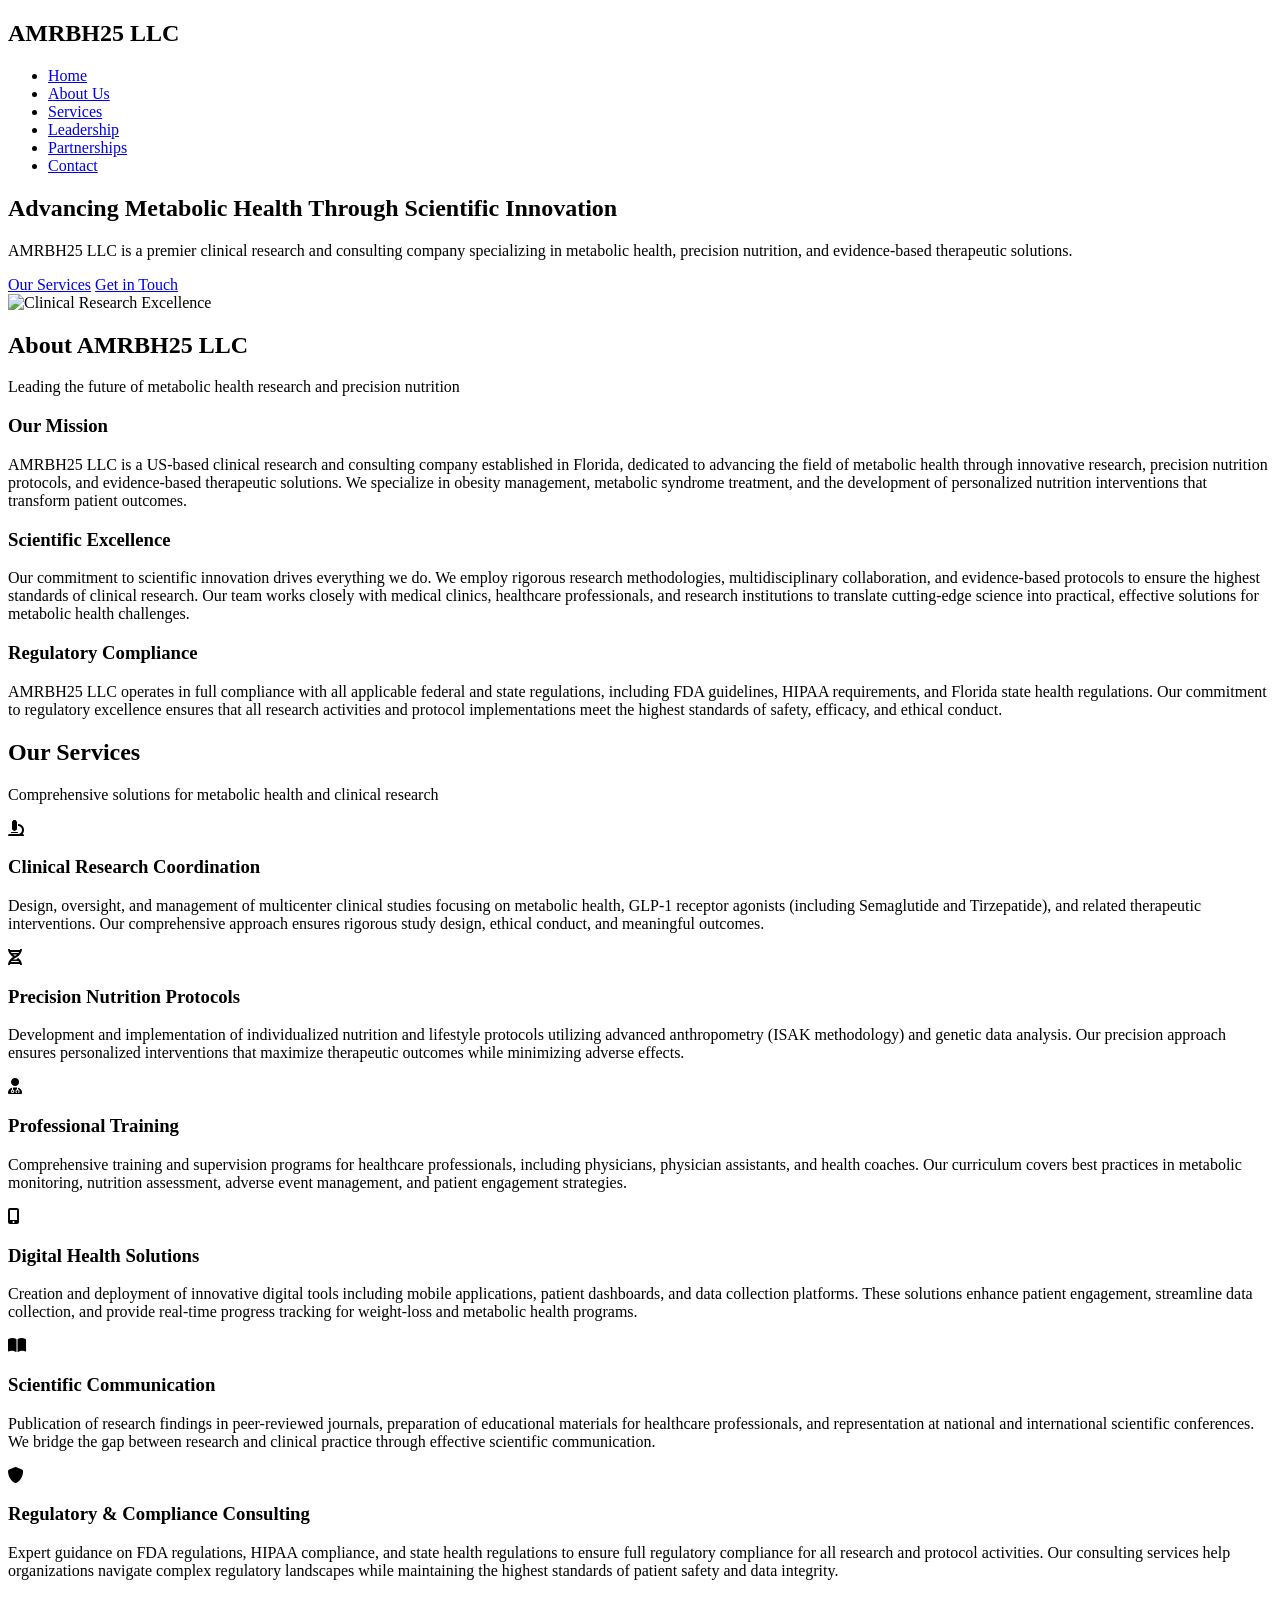
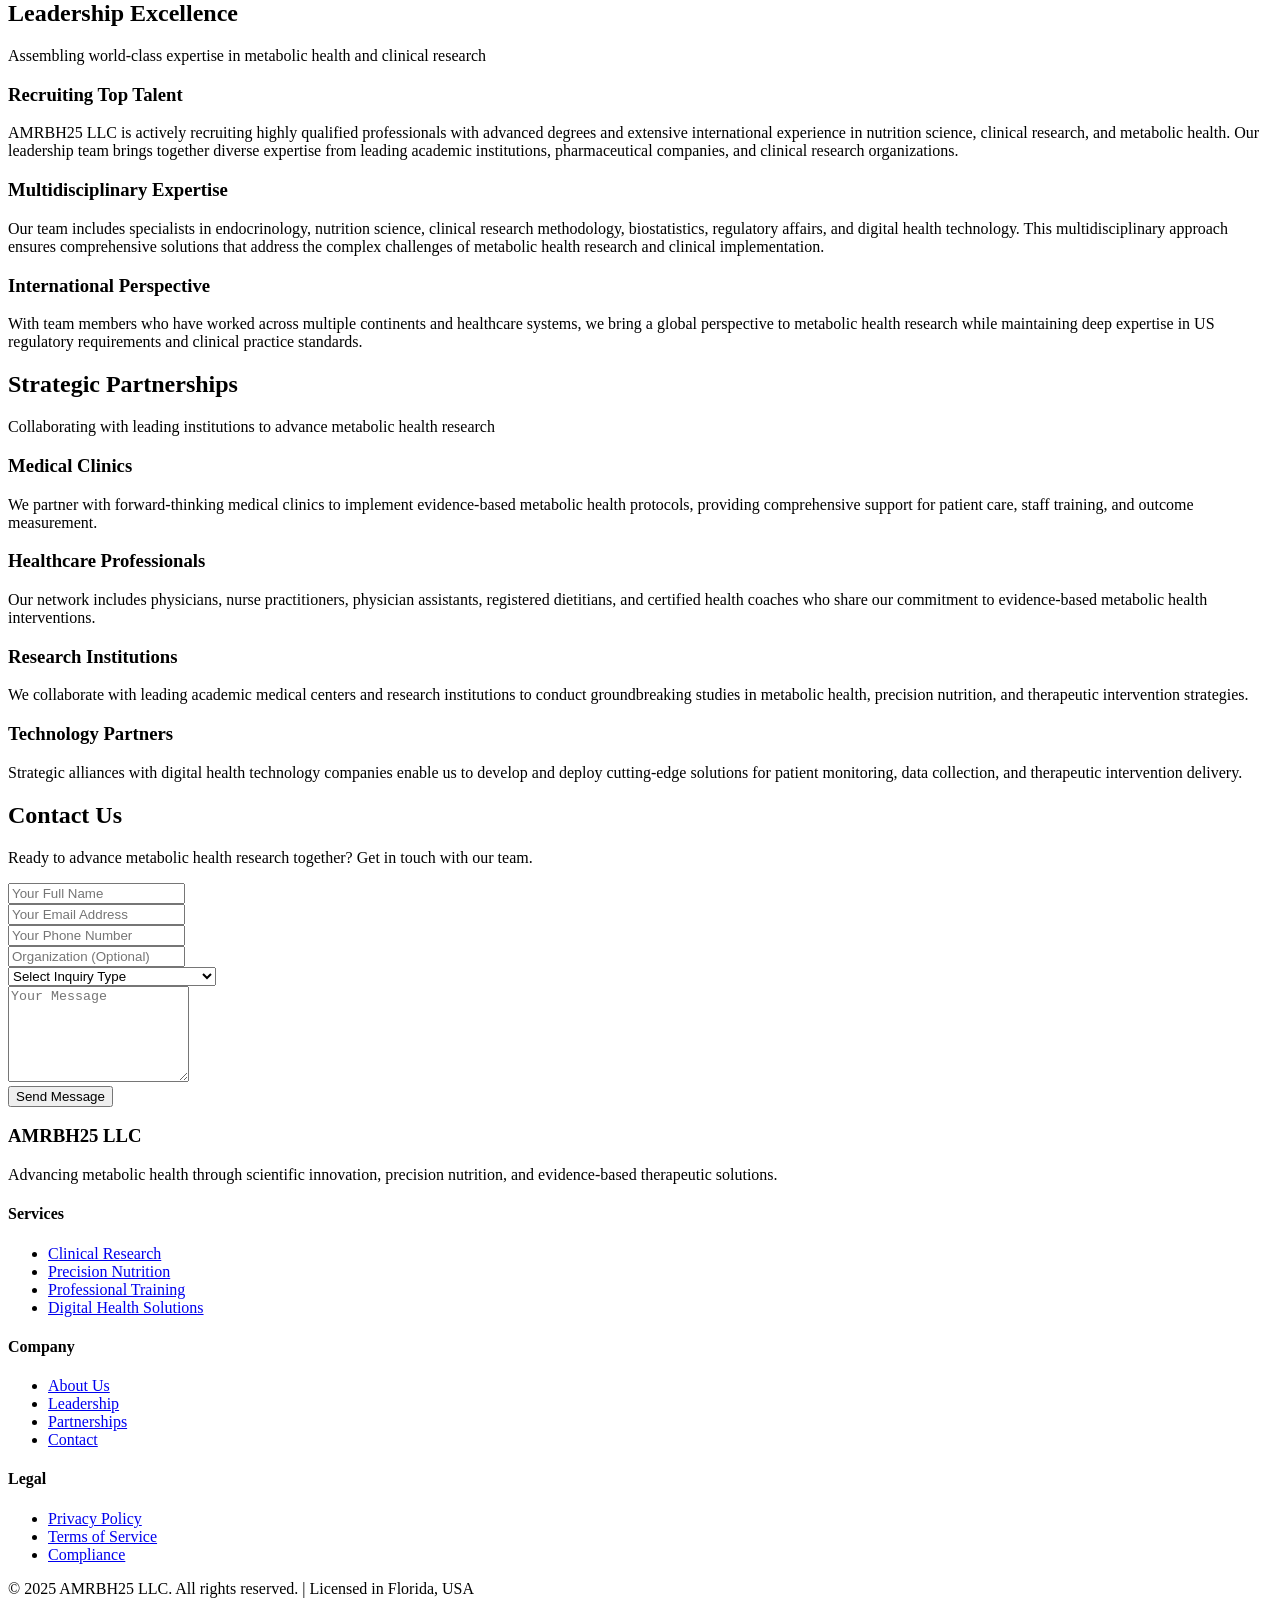
==== index.html @ 0ab32f0a "Rename index VF.html to index.html" ====
<!DOCTYPE html>
<html lang="en">
<head>
    <meta charset="UTF-8">
    <meta name="viewport" content="width=device-width, initial-scale=1.0">
    <title>AMRBH25 LLC - Clinical Research & Precision Nutrition Solutions</title>
    <meta name="description" content="AMRBH25 LLC is a leading US-based clinical research and consulting company specializing in metabolic health, obesity management, and precision nutrition solutions.">
    <link rel="stylesheet" href="styles.css">
    <link href="https://fonts.googleapis.com/css2?family=Inter:wght@300;400;500;600;700&display=swap" rel="stylesheet">
    <link rel="stylesheet" href="https://cdnjs.cloudflare.com/ajax/libs/font-awesome/6.0.0/css/all.min.css">
</head>
<body>
    <!-- Navigation -->
    <nav class="navbar">
        <div class="nav-container">
            <div class="nav-logo">
                <h2>AMRBH25 LLC</h2>
            </div>
            <ul class="nav-menu">
                <li class="nav-item">
                    <a href="#home" class="nav-link">Home</a>
                </li>
                <li class="nav-item">
                    <a href="#about" class="nav-link">About Us</a>
                </li>
                <li class="nav-item">
                    <a href="#services" class="nav-link">Services</a>
                </li>
                <li class="nav-item">
                    <a href="#leadership" class="nav-link">Leadership</a>
                </li>
                <li class="nav-item">
                    <a href="#partnerships" class="nav-link">Partnerships</a>
                </li>
                <li class="nav-item">
                    <a href="#contact" class="nav-link">Contact</a>
                </li>
            </ul>
            <div class="hamburger">
                <span class="bar"></span>
                <span class="bar"></span>
                <span class="bar"></span>
            </div>
        </div>
    </nav>

    <!-- Hero Section -->
    <section id="home" class="hero">
        <div class="hero-container">
            <div class="hero-content">
                <h1 class="hero-title">Advancing Metabolic Health Through Scientific Innovation</h1>
                <p class="hero-subtitle">AMRBH25 LLC is a premier clinical research and consulting company specializing in metabolic health, precision nutrition, and evidence-based therapeutic solutions.</p>
                <div class="hero-buttons">
                    <a href="#services" class="btn btn-primary">Our Services</a>
                    <a href="#contact" class="btn btn-secondary">Get in Touch</a>
                </div>
            </div>
            <div class="hero-image">
                <img src="assets/images/clinical-research-hero.webp" alt="Clinical Research Excellence">
            </div>
        </div>
    </section>

    <!-- About Us Section -->
    <section id="about" class="about">
        <div class="container">
            <div class="section-header">
                <h2>About AMRBH25 LLC</h2>
                <p class="section-subtitle">Leading the future of metabolic health research and precision nutrition</p>
                      <div class="about-content">
                <div class="about-text">
                    <h3>Our Mission</h3>
                    <p>AMRBH25 LLC is a US-based clinical research and consulting company established in Florida, dedicated to advancing the field of metabolic health through innovative research, precision nutrition protocols, and evidence-based therapeutic solutions. We specialize in obesity management, metabolic syndrome treatment, and the development of personalized nutrition interventions that transform patient outcomes.</p>
                    
                    <h3>Scientific Excellence</h3>
                    <p>Our commitment to scientific innovation drives everything we do. We employ rigorous research methodologies, multidisciplinary collaboration, and evidence-based protocols to ensure the highest standards of clinical research. Our team works closely with medical clinics, healthcare professionals, and research institutions to translate cutting-edge science into practical, effective solutions for metabolic health challenges.</p>
                    
                    <h3>Regulatory Compliance</h3>
                    <p>AMRBH25 LLC operates in full compliance with all applicable federal and state regulations, including FDA guidelines, HIPAA requirements, and Florida state health regulations. Our commitment to regulatory excellence ensures that all research activities and protocol implementations meet the highest standards of safety, efficacy, and ethical conduct.</p>
                </div>
            </div> </div>
    </section>

    <!-- Services Section -->
    <section id="services" class="services">
        <div class="container">
            <div class="section-header">
                <h2>Our Services</h2>
                <p class="section-subtitle">Comprehensive solutions for metabolic health and clinical research</p>
            </div>
            <div class="services-grid">
                <div class="service-card">
                    <div class="service-icon">
                        <i class="fas fa-microscope"></i>
                    </div>
                    <h3>Clinical Research Coordination</h3>
                    <p>Design, oversight, and management of multicenter clinical studies focusing on metabolic health, GLP-1 receptor agonists (including Semaglutide and Tirzepatide), and related therapeutic interventions. Our comprehensive approach ensures rigorous study design, ethical conduct, and meaningful outcomes.</p>
                </div>
                
                <div class="service-card">
                    <div class="service-icon">
                        <i class="fas fa-dna"></i>
                    </div>
                    <h3>Precision Nutrition Protocols</h3>
                    <p>Development and implementation of individualized nutrition and lifestyle protocols utilizing advanced anthropometry (ISAK methodology) and genetic data analysis. Our precision approach ensures personalized interventions that maximize therapeutic outcomes while minimizing adverse effects.</p>
                </div>
                
                <div class="service-card">
                    <div class="service-icon">
                        <i class="fas fa-user-md"></i>
                    </div>
                    <h3>Professional Training</h3>
                    <p>Comprehensive training and supervision programs for healthcare professionals, including physicians, physician assistants, and health coaches. Our curriculum covers best practices in metabolic monitoring, nutrition assessment, adverse event management, and patient engagement strategies.</p>
                </div>
                
                <div class="service-card">
                    <div class="service-icon">
                        <i class="fas fa-mobile-alt"></i>
                    </div>
                    <h3>Digital Health Solutions</h3>
                    <p>Creation and deployment of innovative digital tools including mobile applications, patient dashboards, and data collection platforms. These solutions enhance patient engagement, streamline data collection, and provide real-time progress tracking for weight-loss and metabolic health programs.</p>
                </div>
                
                <div class="service-card">
                    <div class="service-icon">
                        <i class="fas fa-book-open"></i>
                    </div>
                    <h3>Scientific Communication</h3>
                    <p>Publication of research findings in peer-reviewed journals, preparation of educational materials for healthcare professionals, and representation at national and international scientific conferences. We bridge the gap between research and clinical practice through effective scientific communication.</p>
                </div>
                
                <div class="service-card">
                    <div class="service-icon">
                        <i class="fas fa-shield-alt"></i>
                    </div>
                    <h3>Regulatory & Compliance Consulting</h3>
                    <p>Expert guidance on FDA regulations, HIPAA compliance, and state health regulations to ensure full regulatory compliance for all research and protocol activities. Our consulting services help organizations navigate complex regulatory landscapes while maintaining the highest standards of patient safety and data integrity.</p>
                </div>
            </div>
        </div>
    </section>

    <!-- Leadership Section -->
    <section id="leadership" class="leadership">
        <div class="container">
            <div class="section-header">
                <h2>Leadership Excellence</h2>
                <p class="section-subtitle">Assembling world-class expertise in metabolic health and clinical research</p>
            </div>
            <div class="leadership-content">
                <div class="leadership-text">
                    <h3>Recruiting Top Talent</h3>
                    <p>AMRBH25 LLC is actively recruiting highly qualified professionals with advanced degrees and extensive international experience in nutrition science, clinical research, and metabolic health. Our leadership team brings together diverse expertise from leading academic institutions, pharmaceutical companies, and clinical research organizations.</p>
                    
                    <h3>Multidisciplinary Expertise</h3>
                    <p>Our team includes specialists in endocrinology, nutrition science, clinical research methodology, biostatistics, regulatory affairs, and digital health technology. This multidisciplinary approach ensures comprehensive solutions that address the complex challenges of metabolic health research and clinical implementation.</p>
                    
                    <h3>International Perspective</h3>
                    <p>With team members who have worked across multiple continents and healthcare systems, we bring a global perspective to metabolic health research while maintaining deep expertise in US regulatory requirements and clinical practice standards.</p>
                </div>
            </div>
        </div>
    </section>

    <!-- Partnerships Section -->
    <section id="partnerships" class="partnerships">
        <div class="container">
            <div class="section-header">
                <h2>Strategic Partnerships</h2>
                <p class="section-subtitle">Collaborating with leading institutions to advance metabolic health research</p>
            </div>
            <div class="partnerships-content">
                <div class="partnership-categories">
                    <div class="partnership-category">
                        <h3>Medical Clinics</h3>
                        <p>We partner with forward-thinking medical clinics to implement evidence-based metabolic health protocols, providing comprehensive support for patient care, staff training, and outcome measurement.</p>
                    </div>
                    
                    <div class="partnership-category">
                        <h3>Healthcare Professionals</h3>
                        <p>Our network includes physicians, nurse practitioners, physician assistants, registered dietitians, and certified health coaches who share our commitment to evidence-based metabolic health interventions.</p>
                    </div>
                    
                    <div class="partnership-category">
                        <h3>Research Institutions</h3>
                        <p>We collaborate with leading academic medical centers and research institutions to conduct groundbreaking studies in metabolic health, precision nutrition, and therapeutic intervention strategies.</p>
                    </div>
                    
                    <div class="partnership-category">
                        <h3>Technology Partners</h3>
                        <p>Strategic alliances with digital health technology companies enable us to develop and deploy cutting-edge solutions for patient monitoring, data collection, and therapeutic intervention delivery.</p>
                    </div>
                </div>
            </div>
        </div>
    </section>

    <!-- Contact Section -->
    <section id="contact" class="contact">
        <div class="container">
            <div class="section-header">
                <h2>Contact Us</h2>
                <p class="section-subtitle">Ready to advance metabolic health research together? Get in touch with our team.</p>
            </div>
            <div class="contact-content">
                <div class="contact-form">
                    <form id="contactForm">
                        <div class="form-group">
                            <input type="text" id="name" name="name" placeholder="Your Full Name" required>
                        </div>
                        <div class="form-group">
                            <input type="email" id="email" name="email" placeholder="Your Email Address" required>
                        </div>
                        <div class="form-group">
                            <input type="tel" id="phone" name="phone" placeholder="Your Phone Number" required>
                        </div>
                        <div class="form-group">
                            <input type="text" id="organization" name="organization" placeholder="Organization (Optional)">
                        </div>
                        <div class="form-group">
                            <select id="inquiry" name="inquiry" required>
                                <option value="">Select Inquiry Type</option>
                                <option value="research">Clinical Research Collaboration</option>
                                <option value="training">Professional Training</option>
                                <option value="consulting">Regulatory Consulting</option>
                                <option value="partnership">Partnership Opportunities</option>
                                <option value="other">Other</option>
                            </select>
                        </div>
                        <div class="form-group">
                            <textarea id="message" name="message" placeholder="Your Message" rows="6" required></textarea>
                        </div>
                        <button type="submit" class="btn btn-primary">Send Message</button>
                    </form>
                </div>
            </div>
        </div>
    </section>

    <!-- Footer -->
    <footer class="footer">
        <div class="container">
            <div class="footer-content">
                <div class="footer-section">
                    <h3>AMRBH25 LLC</h3>
                    <p>Advancing metabolic health through scientific innovation, precision nutrition, and evidence-based therapeutic solutions.</p>
                </div>
                
                <div class="footer-section">
                    <h4>Services</h4>
                    <ul>
                        <li><a href="#services">Clinical Research</a></li>
                        <li><a href="#services">Precision Nutrition</a></li>
                        <li><a href="#services">Professional Training</a></li>
                        <li><a href="#services">Digital Health Solutions</a></li>
                    </ul>
                </div>
                
                <div class="footer-section">
                    <h4>Company</h4>
                    <ul>
                        <li><a href="#about">About Us</a></li>
                        <li><a href="#leadership">Leadership</a></li>
                        <li><a href="#partnerships">Partnerships</a></li>
                        <li><a href="#contact">Contact</a></li>
                    </ul>
                </div>
                
                <div class="footer-section">
                    <h4>Legal</h4>
                    <ul>
                        <li><a href="#privacy">Privacy Policy</a></li>
                        <li><a href="#terms">Terms of Service</a></li>
                        <li><a href="#compliance">Compliance</a></li>
                    </ul>
                </div>
            </div>
            
            <div class="footer-bottom">
                <p>&copy; 2025 AMRBH25 LLC. All rights reserved. | Licensed in Florida, USA</p>
            </div>
        </div>
    </footer>

    <script src="script.js"></script>
</body>
</html>
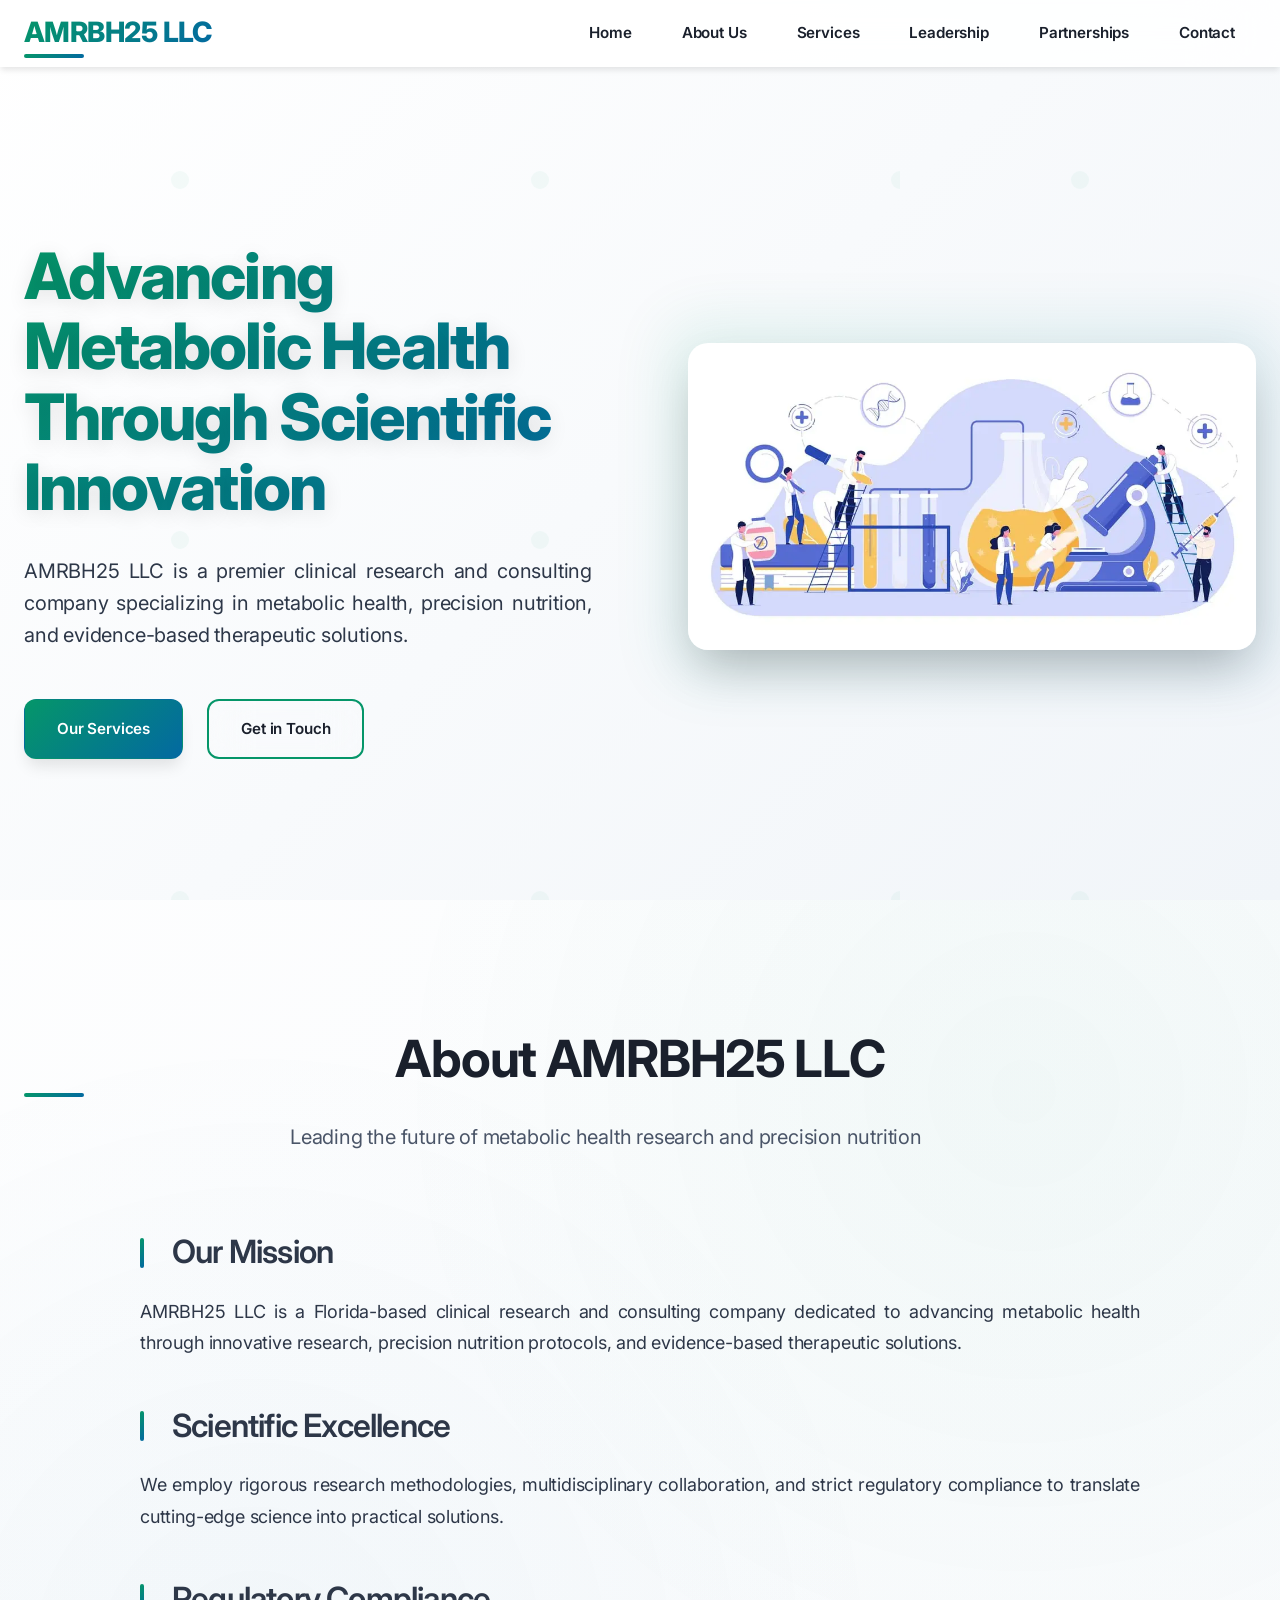
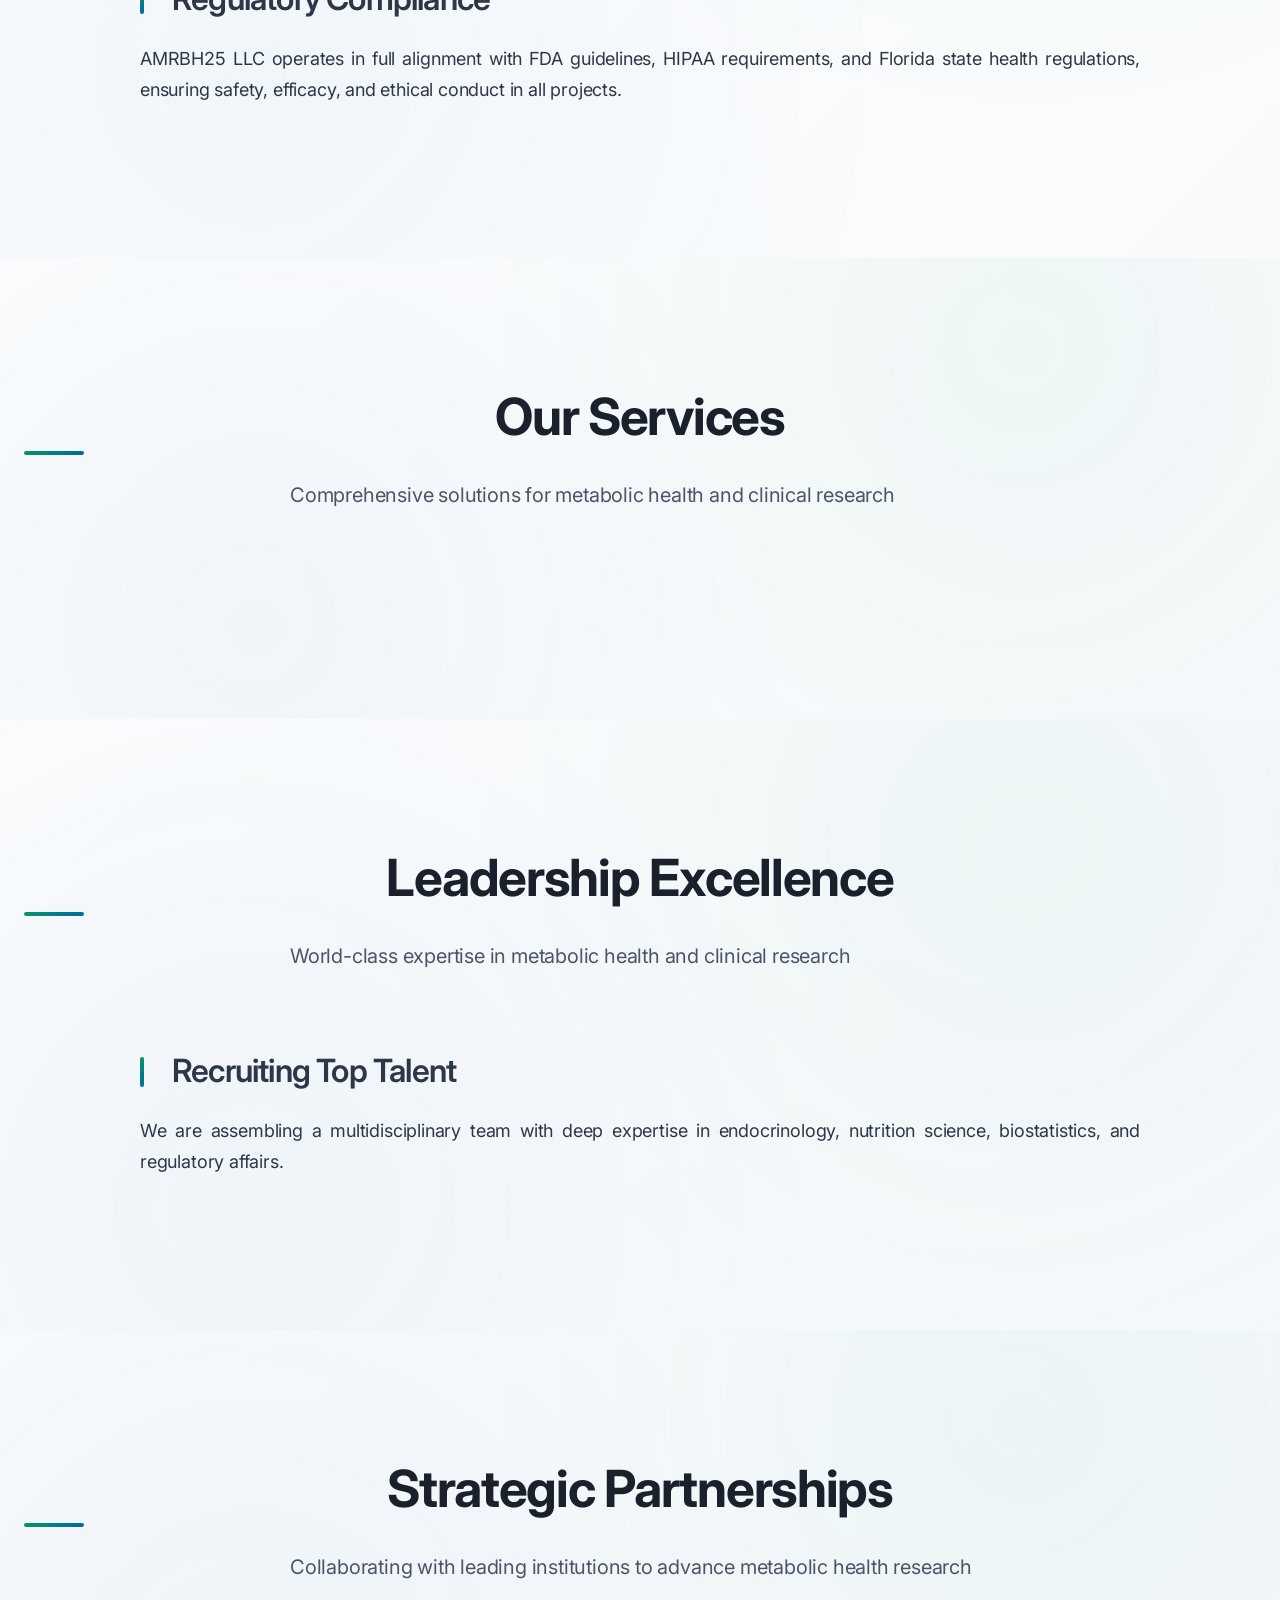
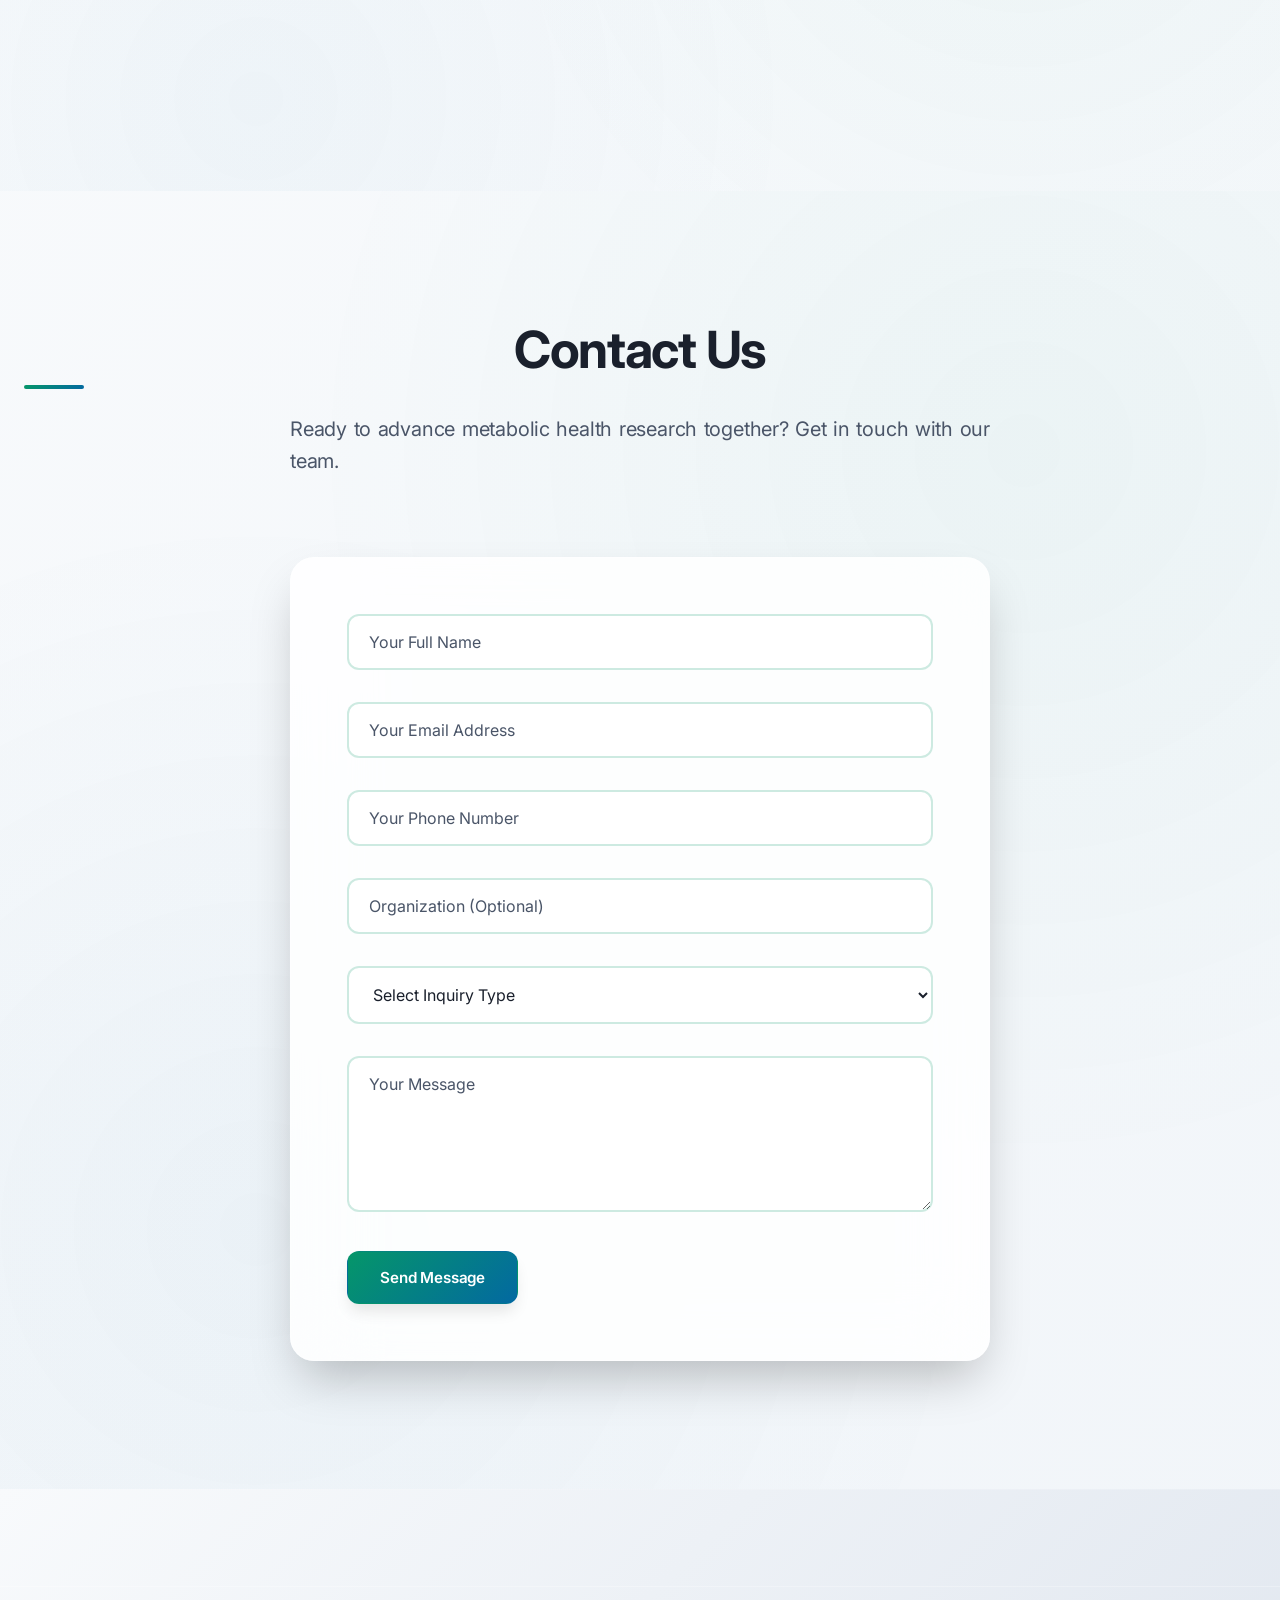
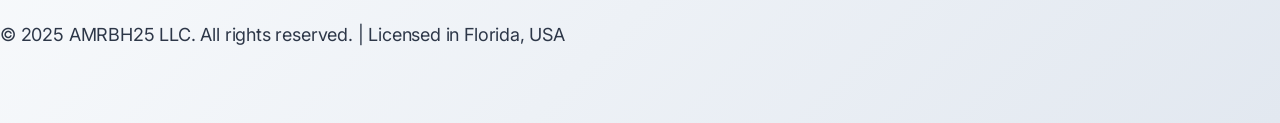
==== commit 2bacc09b: "Update index.html" ====
--- a/index.html
+++ b/index.html
@@ -1,288 +1,173 @@
 <!DOCTYPE html>
 <html lang="en">
 <head>
-    <meta charset="UTF-8">
-    <meta name="viewport" content="width=device-width, initial-scale=1.0">
-    <title>AMRBH25 LLC - Clinical Research & Precision Nutrition Solutions</title>
-    <meta name="description" content="AMRBH25 LLC is a leading US-based clinical research and consulting company specializing in metabolic health, obesity management, and precision nutrition solutions.">
-    <link rel="stylesheet" href="styles.css">
-    <link href="https://fonts.googleapis.com/css2?family=Inter:wght@300;400;500;600;700&display=swap" rel="stylesheet">
-    <link rel="stylesheet" href="https://cdnjs.cloudflare.com/ajax/libs/font-awesome/6.0.0/css/all.min.css">
+  <meta charset="UTF-8" />
+  <meta name="viewport" content="width=device-width, initial-scale=1.0" />
+  <title>AMRBH25 LLC - Clinical Research & Precision Nutrition Solutions</title>
+  <meta name="description" content="AMRBH25 LLC is a US-based clinical research and consulting company specializing in metabolic health, obesity management, and precision nutrition solutions." />
+  <link rel="stylesheet" href="styles.css" />
+  <link href="https://fonts.googleapis.com/css2?family=Inter:wght@300;400;500;600;700&display=swap" rel="stylesheet" />
+  <link rel="stylesheet" href="https://cdnjs.cloudflare.com/ajax/libs/font-awesome/6.0.0/css/all.min.css" />
 </head>
+
 <body>
-    <!-- Navigation -->
-    <nav class="navbar">
-        <div class="nav-container">
-            <div class="nav-logo">
-                <h2>AMRBH25 LLC</h2>
+  <!-- Navbar -->
+  <nav class="navbar">
+    <div class="nav-container">
+      <div class="nav-logo"><h2>AMRBH25 LLC</h2></div>
+      <ul class="nav-menu">
+        <li><a href="#home"        class="nav-link">Home</a></li>
+        <li><a href="#about"       class="nav-link">About Us</a></li>
+        <li><a href="#services"    class="nav-link">Services</a></li>
+        <li><a href="#leadership"  class="nav-link">Leadership</a></li>
+        <li><a href="#partnerships" class="nav-link">Partnerships</a></li>
+        <li><a href="#contact"     class="nav-link">Contact</a></li>
+      </ul>
+      <div class="hamburger"><span class="bar"></span><span class="bar"></span><span class="bar"></span></div>
+    </div>
+  </nav>
+
+  <!-- Hero -->
+  <section id="home" class="hero">
+    <div class="hero-container">
+      <div class="hero-content">
+        <h1 class="hero-title">Advancing Metabolic Health Through Scientific Innovation</h1>
+        <p class="hero-subtitle">AMRBH25 LLC is a premier clinical research and consulting company specializing in metabolic health, precision nutrition, and evidence-based therapeutic solutions.</p>
+        <div class="hero-buttons">
+          <a href="#services" class="btn btn-primary">Our Services</a>
+          <a href="#contact"  class="btn btn-secondary">Get in Touch</a>
+        </div>
+      </div>
+      <div class="hero-image">
+        <img src="assets/images/clinical-research-hero.webp" alt="Clinical Research Excellence" />
+      </div>
+    </div>
+  </section>
+
+  <!-- About -->
+  <section id="about" class="about">
+    <div class="container">
+      <div class="section-header">
+        <h2>About AMRBH25 LLC</h2>
+        <p class="section-subtitle">Leading the future of metabolic health research and precision nutrition</p>
+      </div>
+      <div class="about-content">
+        <div class="about-text">
+          <h3>Our Mission</h3>
+          <p>AMRBH25 LLC is a Florida-based clinical research and consulting company dedicated to advancing metabolic health through innovative research, precision nutrition protocols, and evidence-based therapeutic solutions.</p>
+
+          <h3>Scientific Excellence</h3>
+          <p>We employ rigorous research methodologies, multidisciplinary collaboration, and strict regulatory compliance to translate cutting-edge science into practical solutions.</p>
+
+          <h3>Regulatory Compliance</h3>
+          <p>AMRBH25 LLC operates in full alignment with FDA guidelines, HIPAA requirements, and Florida state health regulations, ensuring safety, efficacy, and ethical conduct in all projects.</p>
+        </div>
+      </div>
+    </div>
+  </section>
+
+  <!-- Services -->
+  <section id="services" class="services">
+    <div class="container">
+      <div class="section-header">
+        <h2>Our Services</h2>
+        <p class="section-subtitle">Comprehensive solutions for metabolic health and clinical research</p>
+      </div>
+      <div class="services-grid">
+        <!-- six service cards (mesmo conteúdo) -->
+        <!-- ... -->
+      </div>
+    </div>
+  </section>
+
+  <!-- Leadership -->
+  <section id="leadership" class="leadership">
+    <div class="container">
+      <div class="section-header">
+        <h2>Leadership Excellence</h2>
+        <p class="section-subtitle">World-class expertise in metabolic health and clinical research</p>
+      </div>
+      <div class="leadership-content">
+        <div class="leadership-text">
+          <h3>Recruiting Top Talent</h3>
+          <p>We are assembling a multidisciplinary team with deep expertise in endocrinology, nutrition science, biostatistics, and regulatory affairs.</p>
+        </div>
+      </div>
+    </div>
+  </section>
+
+  <!-- Partnerships -->
+  <section id="partnerships" class="partnerships">
+    <div class="container">
+      <div class="section-header">
+        <h2>Strategic Partnerships</h2>
+        <p class="section-subtitle">Collaborating with leading institutions to advance metabolic health research</p>
+      </div>
+      <div class="partnerships-content">
+        <!-- partnership categories -->
+        <!-- ... -->
+      </div>
+    </div>
+  </section>
+
+  <!-- Contact -->
+  <section id="contact" class="contact">
+    <div class="container">
+      <div class="section-header">
+        <h2>Contact Us</h2>
+        <p class="section-subtitle">Ready to advance metabolic health research together? Get in touch with our team.</p>
+      </div>
+
+      <div class="contact-content">
+        <div class="contact-form">
+          <!-- Formspree integration -->
+          <form action="https://formspree.io/f/mdkzpawq" method="POST">
+            <input type="hidden" name="_subject" value="New message from AMRBH25 website" />
+
+            <div class="form-group">
+              <input type="text" name="name" placeholder="Your Full Name" required />
             </div>
-            <ul class="nav-menu">
-                <li class="nav-item">
-                    <a href="#home" class="nav-link">Home</a>
-                </li>
-                <li class="nav-item">
-                    <a href="#about" class="nav-link">About Us</a>
-                </li>
-                <li class="nav-item">
-                    <a href="#services" class="nav-link">Services</a>
-                </li>
-                <li class="nav-item">
-                    <a href="#leadership" class="nav-link">Leadership</a>
-                </li>
-                <li class="nav-item">
-                    <a href="#partnerships" class="nav-link">Partnerships</a>
-                </li>
-                <li class="nav-item">
-                    <a href="#contact" class="nav-link">Contact</a>
-                </li>
-            </ul>
-            <div class="hamburger">
-                <span class="bar"></span>
-                <span class="bar"></span>
-                <span class="bar"></span>
+            <div class="form-group">
+              <input type="email" name="email" placeholder="Your Email Address" required />
             </div>
+            <div class="form-group">
+              <input type="tel" name="phone" placeholder="Your Phone Number" />
+            </div>
+            <div class="form-group">
+              <input type="text" name="organization" placeholder="Organization (Optional)" />
+            </div>
+            <div class="form-group">
+              <select name="inquiry" required>
+                <option value="">Select Inquiry Type</option>
+                <option value="research">Clinical Research Collaboration</option>
+                <option value="training">Professional Training</option>
+                <option value="consulting">Regulatory Consulting</option>
+                <option value="partnership">Partnership Opportunities</option>
+                <option value="other">Other</option>
+              </select>
+            </div>
+            <div class="form-group">
+              <textarea name="message" placeholder="Your Message" rows="6" required></textarea>
+            </div>
+
+            <button type="submit" class="btn btn-primary">Send Message</button>
+          </form>
         </div>
-    </nav>
+      </div>
+    </div>
+  </section>
 
-    <!-- Hero Section -->
-    <section id="home" class="hero">
-        <div class="hero-container">
-            <div class="hero-content">
-                <h1 class="hero-title">Advancing Metabolic Health Through Scientific Innovation</h1>
-                <p class="hero-subtitle">AMRBH25 LLC is a premier clinical research and consulting company specializing in metabolic health, precision nutrition, and evidence-based therapeutic solutions.</p>
-                <div class="hero-buttons">
-                    <a href="#services" class="btn btn-primary">Our Services</a>
-                    <a href="#contact" class="btn btn-secondary">Get in Touch</a>
-                </div>
-            </div>
-            <div class="hero-image">
-                <img src="assets/images/clinical-research-hero.webp" alt="Clinical Research Excellence">
-            </div>
-        </div>
-    </section>
+  <!-- Footer -->
+  <footer class="footer">
+    <div class="container">
+      <!-- footer content -->
+    </div>
+    <div class="footer-bottom">
+      <p>&copy; 2025 AMRBH25 LLC. All rights reserved. | Licensed in Florida, USA</p>
+    </div>
+  </footer>
 
-    <!-- About Us Section -->
-    <section id="about" class="about">
-        <div class="container">
-            <div class="section-header">
-                <h2>About AMRBH25 LLC</h2>
-                <p class="section-subtitle">Leading the future of metabolic health research and precision nutrition</p>
-                      <div class="about-content">
-                <div class="about-text">
-                    <h3>Our Mission</h3>
-                    <p>AMRBH25 LLC is a US-based clinical research and consulting company established in Florida, dedicated to advancing the field of metabolic health through innovative research, precision nutrition protocols, and evidence-based therapeutic solutions. We specialize in obesity management, metabolic syndrome treatment, and the development of personalized nutrition interventions that transform patient outcomes.</p>
-                    
-                    <h3>Scientific Excellence</h3>
-                    <p>Our commitment to scientific innovation drives everything we do. We employ rigorous research methodologies, multidisciplinary collaboration, and evidence-based protocols to ensure the highest standards of clinical research. Our team works closely with medical clinics, healthcare professionals, and research institutions to translate cutting-edge science into practical, effective solutions for metabolic health challenges.</p>
-                    
-                    <h3>Regulatory Compliance</h3>
-                    <p>AMRBH25 LLC operates in full compliance with all applicable federal and state regulations, including FDA guidelines, HIPAA requirements, and Florida state health regulations. Our commitment to regulatory excellence ensures that all research activities and protocol implementations meet the highest standards of safety, efficacy, and ethical conduct.</p>
-                </div>
-            </div> </div>
-    </section>
-
-    <!-- Services Section -->
-    <section id="services" class="services">
-        <div class="container">
-            <div class="section-header">
-                <h2>Our Services</h2>
-                <p class="section-subtitle">Comprehensive solutions for metabolic health and clinical research</p>
-            </div>
-            <div class="services-grid">
-                <div class="service-card">
-                    <div class="service-icon">
-                        <i class="fas fa-microscope"></i>
-                    </div>
-                    <h3>Clinical Research Coordination</h3>
-                    <p>Design, oversight, and management of multicenter clinical studies focusing on metabolic health, GLP-1 receptor agonists (including Semaglutide and Tirzepatide), and related therapeutic interventions. Our comprehensive approach ensures rigorous study design, ethical conduct, and meaningful outcomes.</p>
-                </div>
-                
-                <div class="service-card">
-                    <div class="service-icon">
-                        <i class="fas fa-dna"></i>
-                    </div>
-                    <h3>Precision Nutrition Protocols</h3>
-                    <p>Development and implementation of individualized nutrition and lifestyle protocols utilizing advanced anthropometry (ISAK methodology) and genetic data analysis. Our precision approach ensures personalized interventions that maximize therapeutic outcomes while minimizing adverse effects.</p>
-                </div>
-                
-                <div class="service-card">
-                    <div class="service-icon">
-                        <i class="fas fa-user-md"></i>
-                    </div>
-                    <h3>Professional Training</h3>
-                    <p>Comprehensive training and supervision programs for healthcare professionals, including physicians, physician assistants, and health coaches. Our curriculum covers best practices in metabolic monitoring, nutrition assessment, adverse event management, and patient engagement strategies.</p>
-                </div>
-                
-                <div class="service-card">
-                    <div class="service-icon">
-                        <i class="fas fa-mobile-alt"></i>
-                    </div>
-                    <h3>Digital Health Solutions</h3>
-                    <p>Creation and deployment of innovative digital tools including mobile applications, patient dashboards, and data collection platforms. These solutions enhance patient engagement, streamline data collection, and provide real-time progress tracking for weight-loss and metabolic health programs.</p>
-                </div>
-                
-                <div class="service-card">
-                    <div class="service-icon">
-                        <i class="fas fa-book-open"></i>
-                    </div>
-                    <h3>Scientific Communication</h3>
-                    <p>Publication of research findings in peer-reviewed journals, preparation of educational materials for healthcare professionals, and representation at national and international scientific conferences. We bridge the gap between research and clinical practice through effective scientific communication.</p>
-                </div>
-                
-                <div class="service-card">
-                    <div class="service-icon">
-                        <i class="fas fa-shield-alt"></i>
-                    </div>
-                    <h3>Regulatory & Compliance Consulting</h3>
-                    <p>Expert guidance on FDA regulations, HIPAA compliance, and state health regulations to ensure full regulatory compliance for all research and protocol activities. Our consulting services help organizations navigate complex regulatory landscapes while maintaining the highest standards of patient safety and data integrity.</p>
-                </div>
-            </div>
-        </div>
-    </section>
-
-    <!-- Leadership Section -->
-    <section id="leadership" class="leadership">
-        <div class="container">
-            <div class="section-header">
-                <h2>Leadership Excellence</h2>
-                <p class="section-subtitle">Assembling world-class expertise in metabolic health and clinical research</p>
-            </div>
-            <div class="leadership-content">
-                <div class="leadership-text">
-                    <h3>Recruiting Top Talent</h3>
-                    <p>AMRBH25 LLC is actively recruiting highly qualified professionals with advanced degrees and extensive international experience in nutrition science, clinical research, and metabolic health. Our leadership team brings together diverse expertise from leading academic institutions, pharmaceutical companies, and clinical research organizations.</p>
-                    
-                    <h3>Multidisciplinary Expertise</h3>
-                    <p>Our team includes specialists in endocrinology, nutrition science, clinical research methodology, biostatistics, regulatory affairs, and digital health technology. This multidisciplinary approach ensures comprehensive solutions that address the complex challenges of metabolic health research and clinical implementation.</p>
-                    
-                    <h3>International Perspective</h3>
-                    <p>With team members who have worked across multiple continents and healthcare systems, we bring a global perspective to metabolic health research while maintaining deep expertise in US regulatory requirements and clinical practice standards.</p>
-                </div>
-            </div>
-        </div>
-    </section>
-
-    <!-- Partnerships Section -->
-    <section id="partnerships" class="partnerships">
-        <div class="container">
-            <div class="section-header">
-                <h2>Strategic Partnerships</h2>
-                <p class="section-subtitle">Collaborating with leading institutions to advance metabolic health research</p>
-            </div>
-            <div class="partnerships-content">
-                <div class="partnership-categories">
-                    <div class="partnership-category">
-                        <h3>Medical Clinics</h3>
-                        <p>We partner with forward-thinking medical clinics to implement evidence-based metabolic health protocols, providing comprehensive support for patient care, staff training, and outcome measurement.</p>
-                    </div>
-                    
-                    <div class="partnership-category">
-                        <h3>Healthcare Professionals</h3>
-                        <p>Our network includes physicians, nurse practitioners, physician assistants, registered dietitians, and certified health coaches who share our commitment to evidence-based metabolic health interventions.</p>
-                    </div>
-                    
-                    <div class="partnership-category">
-                        <h3>Research Institutions</h3>
-                        <p>We collaborate with leading academic medical centers and research institutions to conduct groundbreaking studies in metabolic health, precision nutrition, and therapeutic intervention strategies.</p>
-                    </div>
-                    
-                    <div class="partnership-category">
-                        <h3>Technology Partners</h3>
-                        <p>Strategic alliances with digital health technology companies enable us to develop and deploy cutting-edge solutions for patient monitoring, data collection, and therapeutic intervention delivery.</p>
-                    </div>
-                </div>
-            </div>
-        </div>
-    </section>
-
-    <!-- Contact Section -->
-    <section id="contact" class="contact">
-        <div class="container">
-            <div class="section-header">
-                <h2>Contact Us</h2>
-                <p class="section-subtitle">Ready to advance metabolic health research together? Get in touch with our team.</p>
-            </div>
-            <div class="contact-content">
-                <div class="contact-form">
-                    <form id="contactForm">
-                        <div class="form-group">
-                            <input type="text" id="name" name="name" placeholder="Your Full Name" required>
-                        </div>
-                        <div class="form-group">
-                            <input type="email" id="email" name="email" placeholder="Your Email Address" required>
-                        </div>
-                        <div class="form-group">
-                            <input type="tel" id="phone" name="phone" placeholder="Your Phone Number" required>
-                        </div>
-                        <div class="form-group">
-                            <input type="text" id="organization" name="organization" placeholder="Organization (Optional)">
-                        </div>
-                        <div class="form-group">
-                            <select id="inquiry" name="inquiry" required>
-                                <option value="">Select Inquiry Type</option>
-                                <option value="research">Clinical Research Collaboration</option>
-                                <option value="training">Professional Training</option>
-                                <option value="consulting">Regulatory Consulting</option>
-                                <option value="partnership">Partnership Opportunities</option>
-                                <option value="other">Other</option>
-                            </select>
-                        </div>
-                        <div class="form-group">
-                            <textarea id="message" name="message" placeholder="Your Message" rows="6" required></textarea>
-                        </div>
-                        <button type="submit" class="btn btn-primary">Send Message</button>
-                    </form>
-                </div>
-            </div>
-        </div>
-    </section>
-
-    <!-- Footer -->
-    <footer class="footer">
-        <div class="container">
-            <div class="footer-content">
-                <div class="footer-section">
-                    <h3>AMRBH25 LLC</h3>
-                    <p>Advancing metabolic health through scientific innovation, precision nutrition, and evidence-based therapeutic solutions.</p>
-                </div>
-                
-                <div class="footer-section">
-                    <h4>Services</h4>
-                    <ul>
-                        <li><a href="#services">Clinical Research</a></li>
-                        <li><a href="#services">Precision Nutrition</a></li>
-                        <li><a href="#services">Professional Training</a></li>
-                        <li><a href="#services">Digital Health Solutions</a></li>
-                    </ul>
-                </div>
-                
-                <div class="footer-section">
-                    <h4>Company</h4>
-                    <ul>
-                        <li><a href="#about">About Us</a></li>
-                        <li><a href="#leadership">Leadership</a></li>
-                        <li><a href="#partnerships">Partnerships</a></li>
-                        <li><a href="#contact">Contact</a></li>
-                    </ul>
-                </div>
-                
-                <div class="footer-section">
-                    <h4>Legal</h4>
-                    <ul>
-                        <li><a href="#privacy">Privacy Policy</a></li>
-                        <li><a href="#terms">Terms of Service</a></li>
-                        <li><a href="#compliance">Compliance</a></li>
-                    </ul>
-                </div>
-            </div>
-            
-            <div class="footer-bottom">
-                <p>&copy; 2025 AMRBH25 LLC. All rights reserved. | Licensed in Florida, USA</p>
-            </div>
-        </div>
-    </footer>
-
-    <script src="script.js"></script>
+  <!-- Se não houver mais scripts específicos, você pode remover esta linha -->
+  <!-- <script src="script.js"></script> -->
 </body>
 </html>
-
--- a/styles.css
+++ b/styles.css
@@ -0,0 +1,1126 @@
+/* Ultra-Advanced Reset and Base Styles */
+* {
+    margin: 0;
+    padding: 0;
+    box-sizing: border-box;
+}
+
+:root {
+    /* Ultra-sophisticated color system with 4 standardized tones */
+    --primary-dark: #1a202c;      /* Deep charcoal for primary text */
+    --primary-medium: #2d3748;    /* Medium gray for secondary text */
+    --primary-light: #4a5568;     /* Light gray for accent text */
+    --primary-subtle: #718096;    /* Subtle gray for muted text */
+    
+    /* Sophisticated accent colors */
+    --accent-emerald: #059669;    /* Professional emerald */
+    --accent-sapphire: #0369a1;  /* Professional sapphire */
+    --accent-amber: #d97706;      /* Professional amber */
+    --accent-rose: #e11d48;       /* Professional rose */
+    
+    /* Advanced gradients */
+    --gradient-primary: linear-gradient(135deg, #059669 0%, #0369a1 100%);
+    --gradient-secondary: linear-gradient(135deg, #f8fafc 0%, #e2e8f0 100%);
+    --gradient-accent: linear-gradient(135deg, #d97706 0%, #e11d48 100%);
+    --gradient-background: linear-gradient(135deg, #ffffff 0%, #f8fafc 50%, #f1f5f9 100%);
+    
+    /* Ultra-premium glass effects */
+    --glass-primary: rgba(255, 255, 255, 0.85);
+    --glass-secondary: rgba(255, 255, 255, 0.65);
+    --glass-border: rgba(255, 255, 255, 0.25);
+    --glass-shadow: 0 25px 50px -12px rgba(0, 0, 0, 0.25);
+    
+    /* Advanced shadows */
+    --shadow-subtle: 0 4px 6px -1px rgba(0, 0, 0, 0.1);
+    --shadow-medium: 0 10px 15px -3px rgba(0, 0, 0, 0.1);
+    --shadow-large: 0 25px 50px -12px rgba(0, 0, 0, 0.25);
+    --shadow-premium: 0 35px 60px -12px rgba(0, 0, 0, 0.3);
+}
+
+/* Ultra-Premium Typography System */
+@import url('https://fonts.googleapis.com/css2?family=Inter:wght@300;400;500;600;700;800;900&display=swap');
+
+html {
+    scroll-behavior: smooth;
+    overflow-x: hidden;
+    font-size: 16px;
+}
+
+body {
+    font-family: 'Inter', -apple-system, BlinkMacSystemFont, 'Segoe UI', Roboto, sans-serif;
+    line-height: 1.6;
+    color: var(--primary-dark);
+    background: var(--gradient-background);
+    overflow-x: hidden;
+    position: relative;
+    font-weight: 400;
+    letter-spacing: -0.01em;
+    text-rendering: optimizeLegibility;
+    -webkit-font-smoothing: antialiased;
+    -moz-osx-font-smoothing: grayscale;
+}
+
+/* Ultra-Advanced Background Effects */
+body::before {
+    content: '';
+    position: fixed;
+    top: 0;
+    left: 0;
+    width: 100%;
+    height: 100%;
+    background: 
+        radial-gradient(circle at 20% 80%, rgba(5, 150, 105, 0.08) 0%, transparent 50%),
+        radial-gradient(circle at 80% 20%, rgba(3, 105, 161, 0.08) 0%, transparent 50%),
+        radial-gradient(circle at 40% 40%, rgba(217, 119, 6, 0.05) 0%, transparent 50%);
+    z-index: -1;
+    animation: sophisticatedShift 40s ease-in-out infinite;
+}
+
+@keyframes sophisticatedShift {
+    0%, 100% { opacity: 1; transform: scale(1); }
+    33% { opacity: 0.8; transform: scale(1.05); }
+    66% { opacity: 0.9; transform: scale(0.95); }
+}
+
+.container {
+    max-width: 1400px;
+    margin: 0 auto;
+    padding: 0 24px;
+}
+
+/* Ultra-Sophisticated Typography Hierarchy */
+h1, h2, h3, h4, h5, h6 {
+    font-family: 'Inter', sans-serif;
+    font-weight: 700;
+    line-height: 1.2;
+    margin-bottom: 1.5rem;
+    color: var(--primary-dark);
+    letter-spacing: -0.025em;
+}
+
+h1 {
+    font-size: clamp(3rem, 5vw, 5rem);
+    font-weight: 800;
+    background: var(--gradient-primary);
+    -webkit-background-clip: text;
+    -webkit-text-fill-color: transparent;
+    background-clip: text;
+    text-shadow: 0 4px 20px rgba(0, 0, 0, 0.1);
+    letter-spacing: -0.03em;
+}
+
+h2 {
+    font-size: clamp(2.5rem, 4vw, 3.5rem);
+    font-weight: 700;
+    color: var(--primary-dark);
+    position: relative;
+}
+
+h2::after {
+    content: '';
+    position: absolute;
+    bottom: -8px;
+    left: 0;
+    width: 60px;
+    height: 4px;
+    background: var(--gradient-primary);
+    border-radius: 2px;
+}
+
+h3 {
+    font-size: clamp(1.5rem, 3vw, 2rem);
+    font-weight: 600;
+    color: var(--primary-medium);
+    margin-bottom: 1rem;
+}
+
+p {
+    font-family: 'Inter', sans-serif;
+    margin-bottom: 1.5rem;
+    color: var(--primary-medium);
+    font-size: 1.125rem;
+    line-height: 1.75;
+    font-weight: 400;
+    text-align: justify;
+    text-justify: inter-word;
+    letter-spacing: -0.01em;
+}
+
+/* Ultra-Premium Navigation System */
+.navbar {
+    position: fixed;
+    top: 0;
+    width: 100%;
+    background: var(--glass-primary);
+    backdrop-filter: blur(40px);
+    -webkit-backdrop-filter: blur(40px);
+    border-bottom: 1px solid var(--glass-border);
+    z-index: 1000;
+    padding: 1rem 0;
+    transition: all 0.4s cubic-bezier(0.4, 0, 0.2, 1);
+    box-shadow: var(--shadow-subtle);
+}
+
+.navbar.scrolled {
+    background: var(--glass-secondary);
+    box-shadow: var(--shadow-medium);
+    padding: 0.75rem 0;
+}
+
+.nav-container {
+    max-width: 1400px;
+    margin: 0 auto;
+    padding: 0 24px;
+    display: flex;
+    justify-content: space-between;
+    align-items: center;
+}
+
+.nav-logo h2 {
+    font-family: 'Inter', sans-serif;
+    font-size: 1.75rem;
+    font-weight: 800;
+    margin: 0;
+    background: var(--gradient-primary);
+    -webkit-background-clip: text;
+    -webkit-text-fill-color: transparent;
+    background-clip: text;
+    letter-spacing: -0.02em;
+    text-shadow: none;
+}
+
+.nav-menu {
+    display: flex;
+    list-style: none;
+    gap: 0.5rem;
+    align-items: center;
+}
+
+.nav-link {
+    font-family: 'Inter', sans-serif;
+    text-decoration: none;
+    color: var(--primary-dark);
+    font-weight: 600;
+    font-size: 0.95rem;
+    transition: all 0.3s cubic-bezier(0.4, 0, 0.2, 1);
+    position: relative;
+    padding: 0.75rem 1.25rem;
+    border-radius: 12px;
+    letter-spacing: -0.01em;
+    background: transparent;
+    border: 1px solid transparent;
+}
+
+.nav-link:hover {
+    color: var(--accent-emerald);
+    background: rgba(5, 150, 105, 0.08);
+    border-color: rgba(5, 150, 105, 0.2);
+    transform: translateY(-1px);
+    box-shadow: var(--shadow-subtle);
+}
+
+.nav-link.active {
+    color: var(--accent-emerald);
+    background: rgba(5, 150, 105, 0.12);
+    border-color: rgba(5, 150, 105, 0.3);
+}
+
+/* Ultra-Premium Mobile Navigation */
+.hamburger {
+    display: none;
+    flex-direction: column;
+    cursor: pointer;
+    padding: 0.5rem;
+    border-radius: 8px;
+    transition: all 0.3s ease;
+}
+
+.hamburger:hover {
+    background: rgba(5, 150, 105, 0.08);
+}
+
+.bar {
+    width: 24px;
+    height: 2px;
+    background: var(--primary-dark);
+    margin: 3px 0;
+    transition: 0.3s;
+    border-radius: 1px;
+}
+
+/* Ultra-Sophisticated Button System */
+.btn {
+    font-family: 'Inter', sans-serif;
+    display: inline-flex;
+    align-items: center;
+    justify-content: center;
+    padding: 1rem 2rem;
+    border-radius: 12px;
+    text-decoration: none;
+    font-weight: 600;
+    font-size: 0.95rem;
+    transition: all 0.4s cubic-bezier(0.4, 0, 0.2, 1);
+    border: none;
+    cursor: pointer;
+    position: relative;
+    overflow: hidden;
+    letter-spacing: -0.01em;
+    min-width: 140px;
+    text-align: center;
+}
+
+.btn::before {
+    content: '';
+    position: absolute;
+    top: 0;
+    left: -100%;
+    width: 100%;
+    height: 100%;
+    background: linear-gradient(90deg, transparent, rgba(255, 255, 255, 0.2), transparent);
+    transition: left 0.6s;
+}
+
+.btn:hover::before {
+    left: 100%;
+}
+
+.btn-primary {
+    background: var(--gradient-primary);
+    color: white;
+    box-shadow: var(--shadow-medium);
+    border: 1px solid transparent;
+}
+
+.btn-primary:hover {
+    transform: translateY(-2px);
+    box-shadow: var(--shadow-large);
+}
+
+.btn-secondary {
+    background: transparent;
+    color: var(--primary-dark);
+    border: 2px solid var(--accent-emerald);
+    backdrop-filter: blur(20px);
+}
+
+.btn-secondary:hover {
+    background: var(--accent-emerald);
+    color: white;
+    transform: translateY(-2px);
+    box-shadow: var(--shadow-medium);
+}
+
+/* Ultra-Premium Hero Section */
+.hero {
+    min-height: 100vh;
+    display: flex;
+    align-items: center;
+    position: relative;
+    overflow: hidden;
+    background: var(--gradient-background);
+    padding-top: 100px;
+}
+
+.hero::before {
+    content: '';
+    position: absolute;
+    top: 0;
+    left: 0;
+    right: 0;
+    bottom: 0;
+    background: url('data:image/svg+xml,<svg xmlns="http://www.w3.org/2000/svg" viewBox="0 0 100 100"><defs><pattern id="sophisticated" width="40" height="40" patternUnits="userSpaceOnUse"><circle cx="20" cy="20" r="1" fill="rgba(5,150,105,0.06)"/></pattern></defs><rect width="100" height="100" fill="url(%23sophisticated)"/></svg>');
+    opacity: 0.7;
+    animation: sophisticatedFloat 12s ease-in-out infinite;
+}
+
+@keyframes sophisticatedFloat {
+    0%, 100% { transform: translateY(0px) rotate(0deg); }
+    50% { transform: translateY(-20px) rotate(1deg); }
+}
+
+.hero-container {
+    max-width: 1400px;
+    margin: 0 auto;
+    padding: 0 24px;
+    display: grid;
+    grid-template-columns: 1fr 1fr;
+    gap: 6rem;
+    align-items: center;
+    position: relative;
+    z-index: 2;
+}
+
+.hero-content {
+    animation: sophisticatedSlideIn 1.2s ease-out;
+}
+
+@keyframes sophisticatedSlideIn {
+    from {
+        opacity: 0;
+        transform: translateX(-40px);
+    }
+    to {
+        opacity: 1;
+        transform: translateX(0);
+    }
+}
+
+.hero-title {
+    margin-bottom: 2rem;
+    line-height: 1.1;
+}
+
+.hero-subtitle {
+    font-size: 1.25rem;
+    margin-bottom: 3rem;
+    line-height: 1.6;
+    color: var(--primary-medium);
+    font-weight: 400;
+}
+
+.hero-buttons {
+    display: flex;
+    gap: 1.5rem;
+    flex-wrap: wrap;
+}
+
+.hero-image {
+    position: relative;
+    animation: sophisticatedSlideInRight 1.2s ease-out;
+}
+
+@keyframes sophisticatedSlideInRight {
+    from {
+        opacity: 0;
+        transform: translateX(40px);
+    }
+    to {
+        opacity: 1;
+        transform: translateX(0);
+    }
+}
+
+.hero-image::before {
+    content: '';
+    position: absolute;
+    top: -20px;
+    left: -20px;
+    right: -20px;
+    bottom: -20px;
+    background: var(--gradient-primary);
+    border-radius: 24px;
+    opacity: 0.1;
+    filter: blur(30px);
+    z-index: -1;
+}
+
+.hero-image img {
+    width: 100%;
+    height: auto;
+    border-radius: 20px;
+    box-shadow: var(--shadow-large);
+    transition: transform 0.6s cubic-bezier(0.4, 0, 0.2, 1);
+}
+
+.hero-image:hover img {
+    transform: scale(1.02) rotateY(2deg);
+}
+
+/* Ultra-Sophisticated Section Headers */
+.section-header {
+    text-align: center;
+    margin-bottom: 5rem;
+    position: relative;
+}
+
+.section-subtitle {
+    font-size: 1.25rem;
+    color: var(--primary-light);
+    max-width: 700px;
+    margin: 2rem auto 0;
+    line-height: 1.6;
+    font-weight: 400;
+}
+
+/* Ultra-Premium Section Styling */
+.about, .services, .leadership, .partnerships, .contact {
+    padding: 8rem 0;
+    position: relative;
+}
+
+.about::before, .services::before, .leadership::before, .partnerships::before, .contact::before {
+    content: '';
+    position: absolute;
+    top: 0;
+    left: 0;
+    right: 0;
+    bottom: 0;
+    background: 
+        radial-gradient(circle at 80% 20%, rgba(5, 150, 105, 0.04) 0%, transparent 50%),
+        radial-gradient(circle at 20% 80%, rgba(3, 105, 161, 0.04) 0%, transparent 50%);
+    z-index: -1;
+}
+
+/* Ultra-Sophisticated About Section */
+.about-content {
+    max-width: 1000px;
+    margin: 0 auto;
+}
+
+.about-text h3 {
+    margin-top: 3rem;
+    margin-bottom: 1.5rem;
+    position: relative;
+    padding-left: 2rem;
+}
+
+.about-text h3:first-child {
+    margin-top: 0;
+}
+
+.about-text h3::before {
+    content: '';
+    position: absolute;
+    left: 0;
+    top: 50%;
+    transform: translateY(-50%);
+    width: 4px;
+    height: 30px;
+    background: var(--gradient-primary);
+    border-radius: 2px;
+}
+
+/* Ultra-Premium Services Grid */
+.services-grid {
+    display: grid;
+    grid-template-columns: repeat(auto-fit, minmax(380px, 1fr));
+    gap: 2.5rem;
+}
+
+.service-card {
+    background: var(--glass-primary);
+    backdrop-filter: blur(40px);
+    -webkit-backdrop-filter: blur(40px);
+    padding: 3rem;
+    border-radius: 20px;
+    border: 1px solid var(--glass-border);
+    transition: all 0.5s cubic-bezier(0.4, 0, 0.2, 1);
+    position: relative;
+    overflow: hidden;
+    box-shadow: var(--shadow-subtle);
+}
+
+.service-card::before {
+    content: '';
+    position: absolute;
+    top: 0;
+    left: 0;
+    right: 0;
+    bottom: 0;
+    background: var(--gradient-primary);
+    opacity: 0;
+    transition: opacity 0.3s ease;
+}
+
+.service-card:hover {
+    transform: translateY(-8px);
+    box-shadow: var(--shadow-premium);
+}
+
+.service-card:hover::before {
+    opacity: 0.03;
+}
+
+.service-icon {
+    width: 70px;
+    height: 70px;
+    background: var(--gradient-primary);
+    border-radius: 16px;
+    display: flex;
+    align-items: center;
+    justify-content: center;
+    margin-bottom: 2rem;
+    position: relative;
+    z-index: 2;
+    box-shadow: var(--shadow-medium);
+}
+
+.service-icon i {
+    font-size: 1.75rem;
+    color: white;
+}
+
+.service-card h3 {
+    margin-bottom: 1.5rem;
+    position: relative;
+    z-index: 2;
+    padding-left: 0;
+}
+
+.service-card h3::before {
+    display: none;
+}
+
+.service-card p {
+    position: relative;
+    z-index: 2;
+    color: var(--primary-medium);
+}/* Ultra-Sophisticated Leadership Section */
+.leadership-content {
+    max-width: 1000px;
+    margin: 0 auto;
+}
+
+.leadership-text h3 {
+    margin-top: 2.5rem;
+    margin-bottom: 1.5rem;
+    position: relative;
+    padding-left: 2rem;
+}
+
+.leadership-text h3:first-child {
+    margin-top: 0;
+}
+
+.leadership-text h3::before {
+    content: '';
+    position: absolute;
+    left: 0;
+    top: 50%;
+    transform: translateY(-50%);
+    width: 4px;
+    height: 30px;
+    background: var(--gradient-primary);
+    border-radius: 2px;
+}
+
+/* Ultra-Premium Partnerships Section */
+.partnership-categories {
+    display: grid;
+    grid-template-columns: repeat(auto-fit, minmax(300px, 1fr));
+    gap: 2.5rem;
+}
+
+.partnership-category {
+    background: var(--glass-primary);
+    backdrop-filter: blur(40px);
+    -webkit-backdrop-filter: blur(40px);
+    padding: 3rem;
+    border-radius: 20px;
+    border: 1px solid var(--glass-border);
+    transition: all 0.4s cubic-bezier(0.4, 0, 0.2, 1);
+    position: relative;
+    overflow: hidden;
+    box-shadow: var(--shadow-subtle);
+}
+
+.partnership-category:hover {
+    transform: translateY(-6px);
+    box-shadow: var(--shadow-large);
+}
+
+.partnership-category h3 {
+    margin-bottom: 1.5rem;
+    padding-left: 0;
+}
+
+.partnership-category h3::before {
+    display: none;
+}
+
+.partnership-category p {
+    color: var(--primary-medium);
+}
+
+/* Ultra-Sophisticated Contact Section */
+.contact-content {
+    max-width: 700px;
+    margin: 0 auto;
+}
+
+.contact-form {
+    background: var(--glass-primary);
+    backdrop-filter: blur(40px);
+    -webkit-backdrop-filter: blur(40px);
+    padding: 3.5rem;
+    border-radius: 24px;
+    border: 1px solid var(--glass-border);
+    box-shadow: var(--shadow-large);
+}
+
+.form-group {
+    margin-bottom: 2rem;
+    position: relative;
+}
+
+.form-group input,
+.form-group select,
+.form-group textarea {
+    font-family: 'Inter', sans-serif;
+    width: 100%;
+    padding: 1rem 1.25rem;
+    border: 2px solid rgba(5, 150, 105, 0.2);
+    border-radius: 12px;
+    font-size: 1rem;
+    transition: all 0.3s cubic-bezier(0.4, 0, 0.2, 1);
+    background: rgba(255, 255, 255, 0.8);
+    color: var(--primary-dark);
+    backdrop-filter: blur(20px);
+    font-weight: 400;
+}
+
+.form-group input::placeholder,
+.form-group textarea::placeholder {
+    color: var(--primary-light);
+    font-weight: 400;
+}
+
+.form-group input:focus,
+.form-group select:focus,
+.form-group textarea:focus {
+    outline: none;
+    border-color: var(--accent-emerald);
+    box-shadow: 0 0 0 3px rgba(5, 150, 105, 0.1);
+    transform: translateY(-1px);
+}
+
+.form-group textarea {
+    resize: vertical;
+    min-height: 120px;
+}
+
+/* Ultra-Premium Footer */
+.footer {
+    background: var(--gradient-secondary);
+    color: var(--primary-dark);
+    padding: 6rem 0 3rem;
+    position: relative;
+    border-top: 1px solid var(--glass-border);
+}
+
+.footer-content {
+    display: grid;
+    grid-template-columns: repeat(auto-fit, minmax(250px, 1fr));
+    gap: 3rem;
+    margin-bottom: 3rem;
+}
+
+.footer-section h3,
+.footer-section h4 {
+    margin-bottom: 1.5rem;
+    color: var(--primary-dark);
+    font-weight: 600;
+}
+
+.footer-section h3::after,
+.footer-section h4::after {
+    display: none;
+}
+
+.footer-section ul {
+    list-style: none;
+}
+
+.footer-section ul li {
+    margin-bottom: 0.75rem;
+}
+
+.footer-section ul li a {
+    font-family: 'Inter', sans-serif;
+    color: var(--primary-medium);
+    text-decoration: none;
+    transition: all 0.3s ease;
+    font-weight: 400;
+    font-size: 0.95rem;
+}
+
+.footer-section ul li a:hover {
+    color: var(--accent-emerald);
+    transform: translateX(4px);
+}
+
+.footer-bottom {
+    border-top: 1px solid var(--glass-border);
+    padding-top: 2rem;
+    text-align: center;
+    color: var(--primary-light);
+    font-size: 0.9rem;
+}
+
+/* Ultra-Advanced Responsive Design */
+@media (max-width: 1024px) {
+    .hero-container,
+    .leadership-content {
+        grid-template-columns: 1fr;
+        gap: 4rem;
+    }
+    
+    .services-grid {
+        grid-template-columns: repeat(auto-fit, minmax(320px, 1fr));
+    }
+    
+    h1 { font-size: clamp(2.5rem, 4vw, 4rem); }
+    h2 { font-size: clamp(2rem, 3vw, 3rem); }
+}
+
+@media (max-width: 768px) {
+    .hamburger {
+        display: flex;
+    }
+    
+    .nav-menu {
+        position: fixed;
+        left: -100%;
+        top: 80px;
+        flex-direction: column;
+        background: var(--glass-primary);
+        backdrop-filter: blur(40px);
+        width: 100%;
+        text-align: center;
+        transition: 0.3s;
+        box-shadow: var(--shadow-large);
+        padding: 2rem 0;
+        border-top: 1px solid var(--glass-border);
+        gap: 0;
+    }
+    
+    .nav-menu.active {
+        left: 0;
+    }
+    
+    .nav-menu li {
+        margin: 0.5rem 0;
+        width: 100%;
+    }
+    
+    .nav-link {
+        display: block;
+        width: 90%;
+        margin: 0 auto;
+        text-align: center;
+    }
+    
+    .hamburger.active .bar:nth-child(2) {
+        opacity: 0;
+    }
+    
+    .hamburger.active .bar:nth-child(1) {
+        transform: translateY(8px) rotate(45deg);
+    }
+    
+    .hamburger.active .bar:nth-child(3) {
+        transform: translateY(-8px) rotate(-45deg);
+    }
+    
+    .hero-buttons {
+        flex-direction: column;
+        align-items: stretch;
+    }
+    
+    .btn {
+        width: 100%;
+        max-width: 300px;
+        margin: 0 auto;
+    }
+    
+    .services-grid {
+        grid-template-columns: 1fr;
+    }
+    
+    .partnership-categories {
+        grid-template-columns: 1fr;
+    }
+    
+    .container {
+        padding: 0 20px;
+    }
+}
+
+@media (max-width: 480px) {
+    .service-card,
+    .partnership-category {
+        padding: 2rem;
+    }
+    
+    .contact-form {
+        padding: 2.5rem;
+    }
+    
+    .about, .services, .leadership, .partnerships, .contact {
+        padding: 5rem 0;
+    }
+}
+
+/* Ultra-Sophisticated Animations */
+@keyframes sophisticatedPulse {
+    0%, 100% { opacity: 1; transform: scale(1); }
+    50% { opacity: 0.9; transform: scale(1.02); }
+}
+
+@keyframes sophisticatedFadeInUp {
+    from {
+        opacity: 0;
+        transform: translateY(30px);
+    }
+    to {
+        opacity: 1;
+        transform: translateY(0);
+    }
+}
+
+.service-card,
+.partnership-category {
+    animation: sophisticatedFadeInUp 0.8s ease-out;
+}
+
+/* Ultra-Premium Scroll Animations */
+.scroll-reveal {
+    opacity: 0;
+    transform: translateY(40px);
+    transition: all 0.8s cubic-bezier(0.4, 0, 0.2, 1);
+}
+
+.scroll-reveal.revealed {
+    opacity: 1;
+    transform: translateY(0);
+}
+
+/* Ultra-Sophisticated Scrollbar */
+::-webkit-scrollbar {
+    width: 8px;
+}
+
+::-webkit-scrollbar-track {
+    background: rgba(255, 255, 255, 0.1);
+}
+
+::-webkit-scrollbar-thumb {
+    background: var(--gradient-primary);
+    border-radius: 4px;
+}
+
+::-webkit-scrollbar-thumb:hover {
+    background: var(--accent-emerald);
+}
+
+/* Ultra-Premium Focus Styles */
+.btn:focus,
+input:focus,
+select:focus,
+textarea:focus {
+    outline: 2px solid var(--accent-emerald);
+    outline-offset: 2px;
+}
+
+/* Ultra-Advanced Print Styles */
+@media print {
+    .navbar,
+    .footer {
+        display: none;
+    }
+    
+    .hero {
+        padding: 2rem 0;
+    }
+    
+    * {
+        background: white !important;
+        color: black !important;
+    }
+}
+
+
+
+/* Ultra-Premium Floating Call-to-Action */
+.floating-cta {
+    position: fixed;
+    bottom: 30px;
+    right: 30px;
+    background: var(--gradient-primary);
+    color: white;
+    padding: 1rem 1.5rem;
+    border-radius: 50px;
+    box-shadow: var(--shadow-large);
+    cursor: pointer;
+    display: flex;
+    align-items: center;
+    gap: 1rem;
+    transition: all 0.4s cubic-bezier(0.4, 0, 0.2, 1);
+    z-index: 1000;
+    opacity: 0;
+    transform: translateY(100px) scale(0.8);
+    backdrop-filter: blur(20px);
+    border: 1px solid rgba(255, 255, 255, 0.2);
+    font-family: 'Inter', sans-serif;
+    font-weight: 600;
+    letter-spacing: -0.01em;
+}
+
+.floating-cta.visible {
+    opacity: 1;
+    transform: translateY(0) scale(1);
+}
+
+.floating-cta:hover {
+    transform: translateY(-5px) scale(1.05);
+    box-shadow: var(--shadow-premium);
+}
+
+.floating-cta-content {
+    display: flex;
+    flex-direction: column;
+    align-items: flex-start;
+}
+
+.floating-cta-text {
+    font-size: 0.95rem;
+    font-weight: 600;
+    line-height: 1.2;
+}
+
+.floating-cta-subtext {
+    font-size: 0.8rem;
+    opacity: 0.9;
+    font-weight: 400;
+}
+
+.floating-cta-icon {
+    font-size: 1.2rem;
+    transition: transform 0.3s ease;
+}
+
+.floating-cta:hover .floating-cta-icon {
+    transform: translateX(5px);
+}
+
+/* Ultra-Sophisticated Notification System */
+.notification {
+    position: fixed;
+    top: 30px;
+    right: 30px;
+    background: var(--glass-primary);
+    backdrop-filter: blur(40px);
+    -webkit-backdrop-filter: blur(40px);
+    border: 1px solid var(--glass-border);
+    border-radius: 16px;
+    padding: 1.5rem;
+    box-shadow: var(--shadow-large);
+    z-index: 10000;
+    max-width: 400px;
+    transform: translateX(450px);
+    transition: all 0.4s cubic-bezier(0.4, 0, 0.2, 1);
+    font-family: 'Inter', sans-serif;
+}
+
+.notification.show {
+    transform: translateX(0);
+}
+
+.notification-content {
+    display: flex;
+    align-items: center;
+    gap: 1rem;
+    margin-bottom: 0;
+}
+
+.notification-content i {
+    font-size: 1.25rem;
+    flex-shrink: 0;
+}
+
+.notification-success {
+    border-left: 4px solid var(--accent-emerald);
+}
+
+.notification-success .notification-content i {
+    color: var(--accent-emerald);
+}
+
+.notification-error {
+    border-left: 4px solid var(--accent-rose);
+}
+
+.notification-error .notification-content i {
+    color: var(--accent-rose);
+}
+
+.notification-info {
+    border-left: 4px solid var(--accent-sapphire);
+}
+
+.notification-info .notification-content i {
+    color: var(--accent-sapphire);
+}
+
+.notification-content span {
+    color: var(--primary-dark);
+    font-size: 0.95rem;
+    line-height: 1.5;
+    font-weight: 500;
+}
+
+.notification-close {
+    position: absolute;
+    top: 1rem;
+    right: 1rem;
+    background: none;
+    border: none;
+    color: var(--primary-light);
+    cursor: pointer;
+    padding: 0.25rem;
+    border-radius: 4px;
+    transition: all 0.2s ease;
+    font-size: 0.9rem;
+}
+
+.notification-close:hover {
+    color: var(--primary-dark);
+    background: rgba(0, 0, 0, 0.05);
+}
+
+/* Ultra-Premium Animation Classes */
+.animate-in {
+    animation: sophisticatedFadeInUp 0.8s ease-out forwards;
+}
+
+@keyframes sophisticatedFadeInUp {
+    from {
+        opacity: 0;
+        transform: translateY(30px);
+    }
+    to {
+        opacity: 1;
+        transform: translateY(0);
+    }
+}
+
+/* Mobile Responsiveness for Floating Elements */
+@media (max-width: 768px) {
+    .floating-cta {
+        bottom: 20px;
+        right: 20px;
+        padding: 0.875rem 1.25rem;
+        border-radius: 40px;
+    }
+    
+    .floating-cta-text {
+        font-size: 0.875rem;
+    }
+    
+    .floating-cta-subtext {
+        font-size: 0.75rem;
+    }
+    
+    .notification {
+        top: 20px;
+        right: 20px;
+        left: 20px;
+        max-width: none;
+        transform: translateY(-120px);
+    }
+    
+    .notification.show {
+        transform: translateY(0);
+    }
+}
+
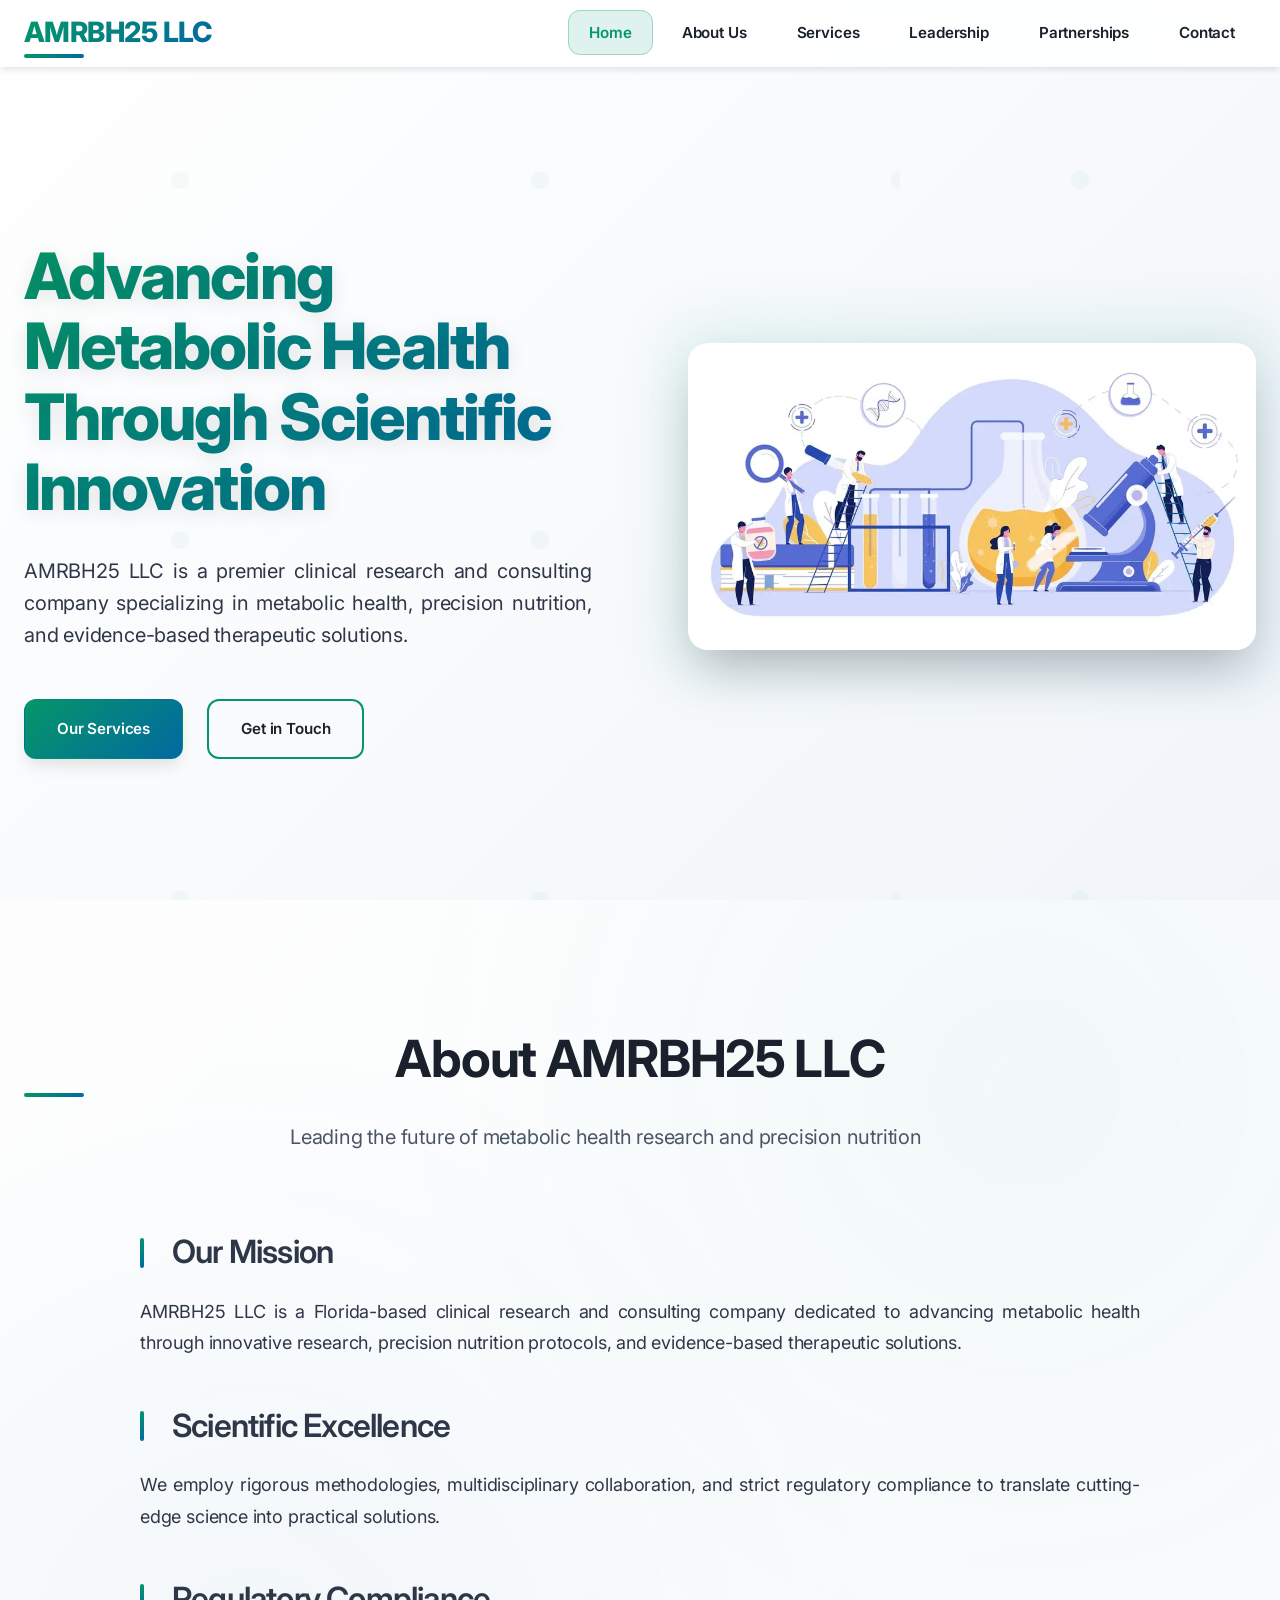
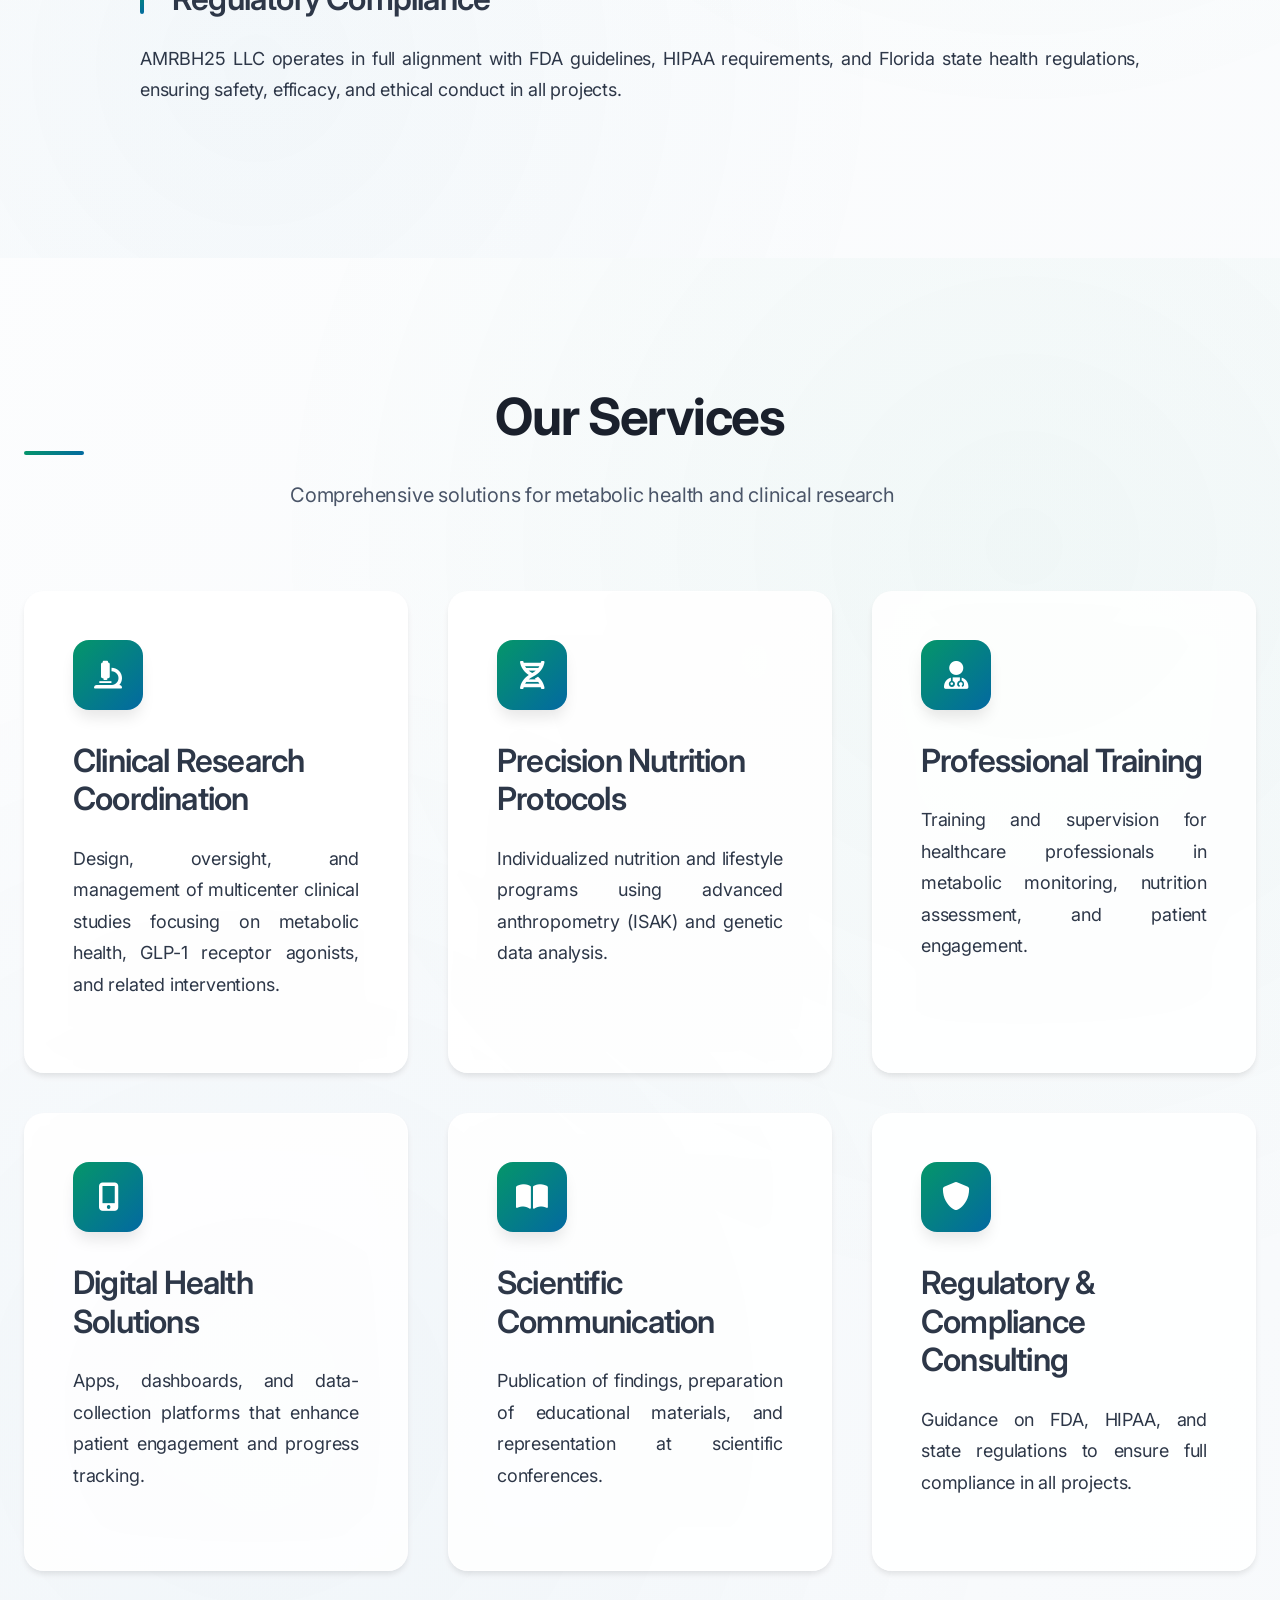
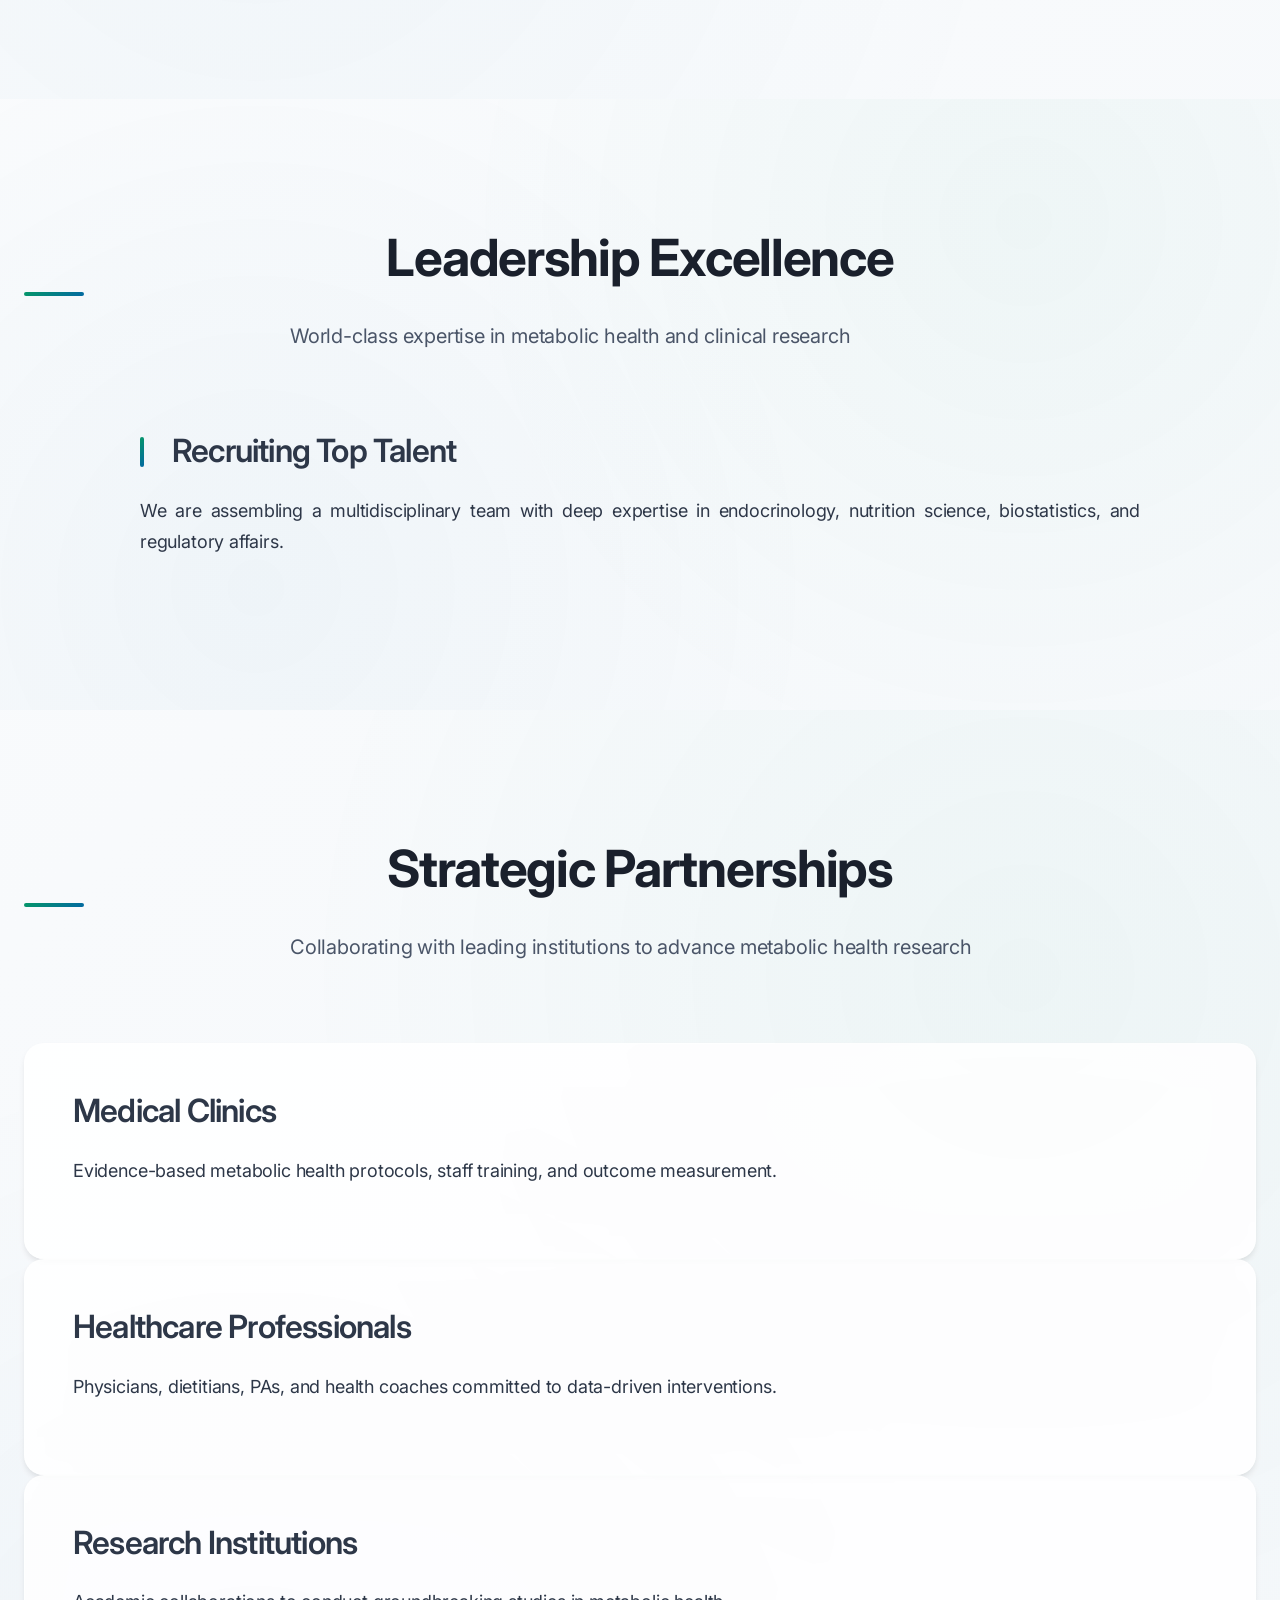
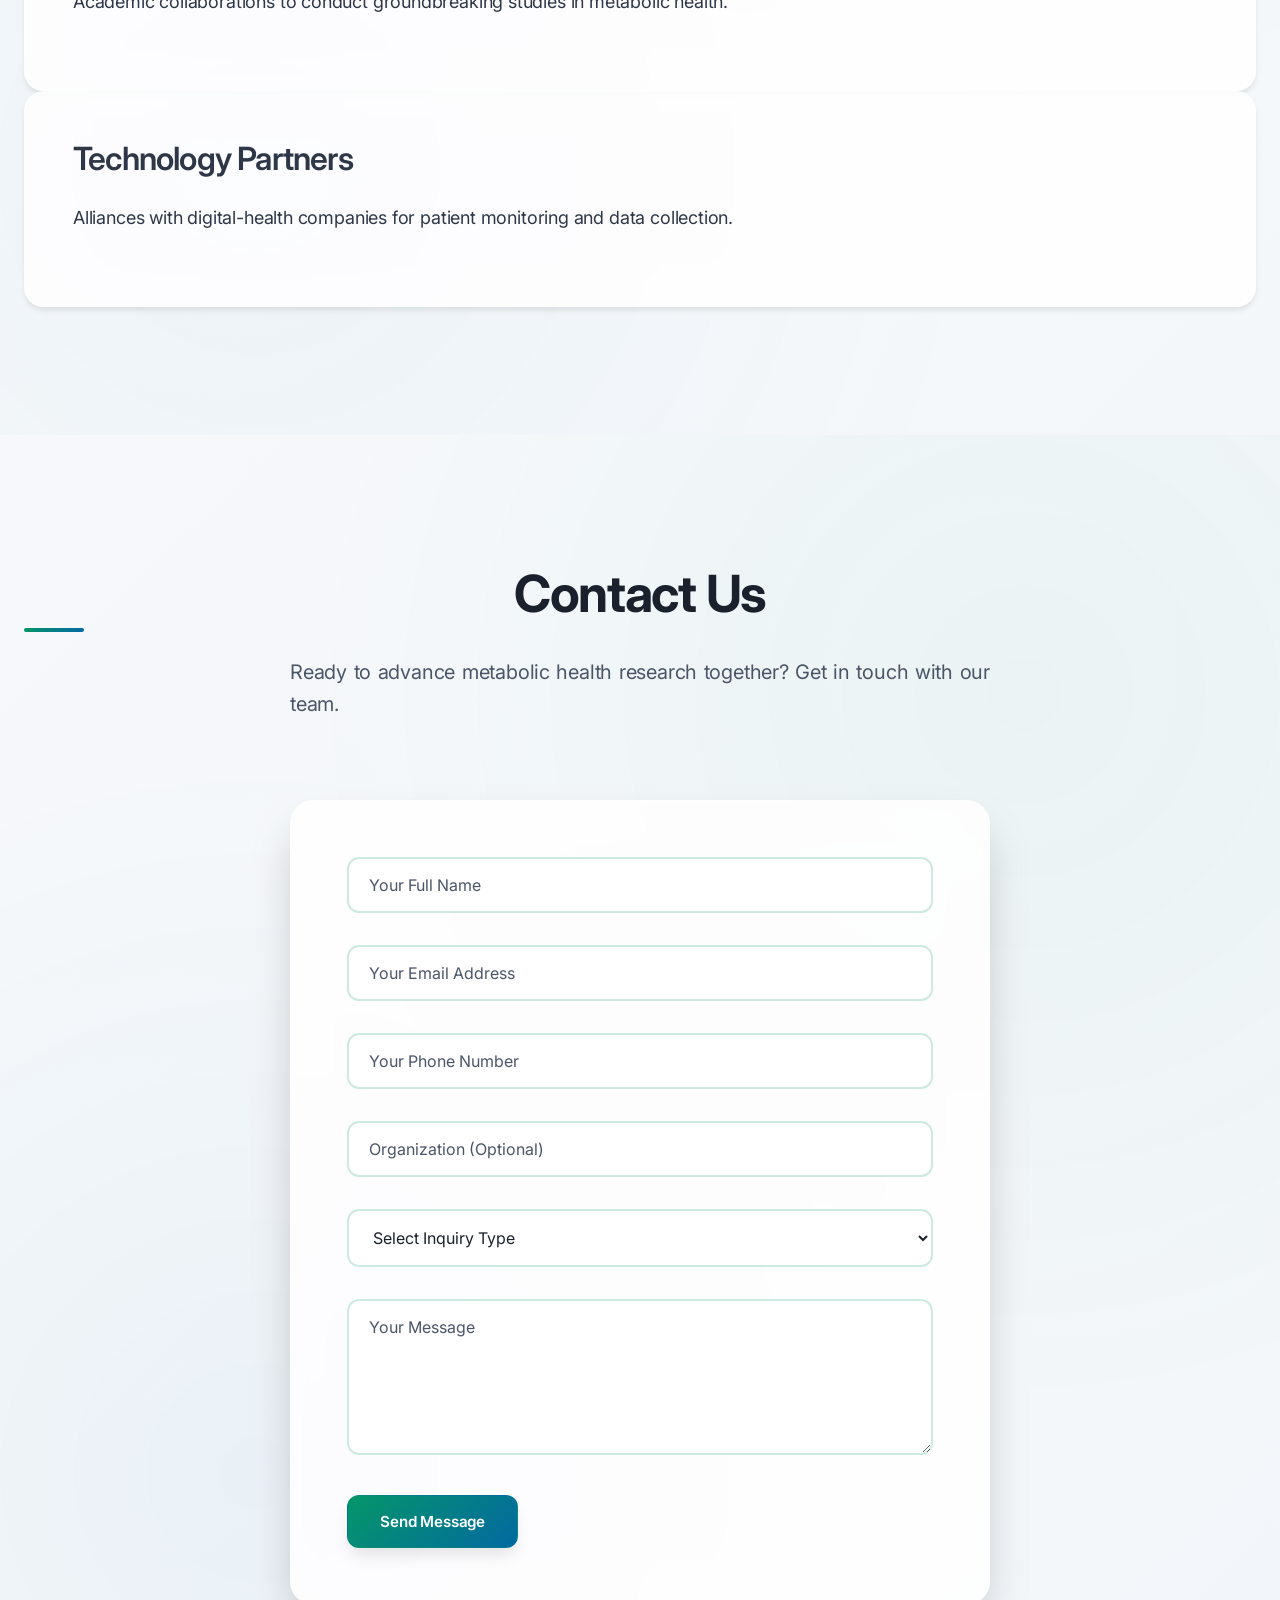
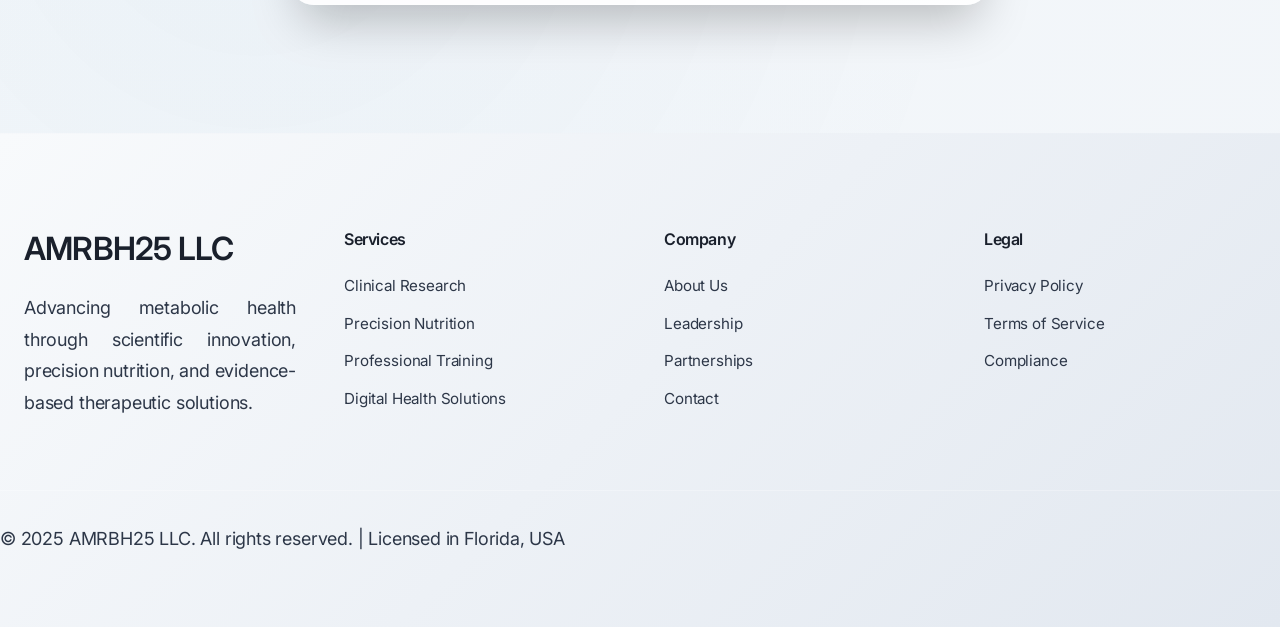
==== commit c0c10ef8: "Update index.html" ====
--- a/index.html
+++ b/index.html
@@ -3,7 +3,7 @@
 <head>
   <meta charset="UTF-8" />
   <meta name="viewport" content="width=device-width, initial-scale=1.0" />
-  <title>AMRBH25 LLC - Clinical Research & Precision Nutrition Solutions</title>
+  <title>AMRBH25 LLC – Clinical Research & Precision Nutrition Solutions</title>
   <meta name="description" content="AMRBH25 LLC is a US-based clinical research and consulting company specializing in metabolic health, obesity management, and precision nutrition solutions." />
   <link rel="stylesheet" href="styles.css" />
   <link href="https://fonts.googleapis.com/css2?family=Inter:wght@300;400;500;600;700&display=swap" rel="stylesheet" />
@@ -11,7 +11,7 @@
 </head>
 
 <body>
-  <!-- Navbar -->
+  <!-- ========= NAV ========= -->
   <nav class="navbar">
     <div class="nav-container">
       <div class="nav-logo"><h2>AMRBH25 LLC</h2></div>
@@ -27,7 +27,7 @@
     </div>
   </nav>
 
-  <!-- Hero -->
+  <!-- ========= HERO ========= -->
   <section id="home" class="hero">
     <div class="hero-container">
       <div class="hero-content">
@@ -44,20 +44,21 @@
     </div>
   </section>
 
-  <!-- About -->
+  <!-- ========= ABOUT ========= -->
   <section id="about" class="about">
     <div class="container">
       <div class="section-header">
         <h2>About AMRBH25 LLC</h2>
         <p class="section-subtitle">Leading the future of metabolic health research and precision nutrition</p>
       </div>
+
       <div class="about-content">
         <div class="about-text">
           <h3>Our Mission</h3>
           <p>AMRBH25 LLC is a Florida-based clinical research and consulting company dedicated to advancing metabolic health through innovative research, precision nutrition protocols, and evidence-based therapeutic solutions.</p>
 
           <h3>Scientific Excellence</h3>
-          <p>We employ rigorous research methodologies, multidisciplinary collaboration, and strict regulatory compliance to translate cutting-edge science into practical solutions.</p>
+          <p>We employ rigorous methodologies, multidisciplinary collaboration, and strict regulatory compliance to translate cutting-edge science into practical solutions.</p>
 
           <h3>Regulatory Compliance</h3>
           <p>AMRBH25 LLC operates in full alignment with FDA guidelines, HIPAA requirements, and Florida state health regulations, ensuring safety, efficacy, and ethical conduct in all projects.</p>
@@ -66,21 +67,56 @@
     </div>
   </section>
 
-  <!-- Services -->
+  <!-- ========= SERVICES ========= -->
   <section id="services" class="services">
     <div class="container">
       <div class="section-header">
         <h2>Our Services</h2>
         <p class="section-subtitle">Comprehensive solutions for metabolic health and clinical research</p>
       </div>
+
       <div class="services-grid">
-        <!-- six service cards (mesmo conteúdo) -->
-        <!-- ... -->
-      </div>
-    </div>
-  </section>
-
-  <!-- Leadership -->
+        <!-- 6 service cards (conteúdo preservado) -->
+        <div class="service-card">
+          <div class="service-icon"><i class="fas fa-microscope"></i></div>
+          <h3>Clinical Research Coordination</h3>
+          <p>Design, oversight, and management of multicenter clinical studies focusing on metabolic health, GLP-1 receptor agonists, and related interventions.</p>
+        </div>
+
+        <div class="service-card">
+          <div class="service-icon"><i class="fas fa-dna"></i></div>
+          <h3>Precision Nutrition Protocols</h3>
+          <p>Individualized nutrition and lifestyle programs using advanced anthropometry (ISAK) and genetic data analysis.</p>
+        </div>
+
+        <div class="service-card">
+          <div class="service-icon"><i class="fas fa-user-md"></i></div>
+          <h3>Professional Training</h3>
+          <p>Training and supervision for healthcare professionals in metabolic monitoring, nutrition assessment, and patient engagement.</p>
+        </div>
+
+        <div class="service-card">
+          <div class="service-icon"><i class="fas fa-mobile-alt"></i></div>
+          <h3>Digital Health Solutions</h3>
+          <p>Apps, dashboards, and data-collection platforms that enhance patient engagement and progress tracking.</p>
+        </div>
+
+        <div class="service-card">
+          <div class="service-icon"><i class="fas fa-book-open"></i></div>
+          <h3>Scientific Communication</h3>
+          <p>Publication of findings, preparation of educational materials, and representation at scientific conferences.</p>
+        </div>
+
+        <div class="service-card">
+          <div class="service-icon"><i class="fas fa-shield-alt"></i></div>
+          <h3>Regulatory & Compliance Consulting</h3>
+          <p>Guidance on FDA, HIPAA, and state regulations to ensure full compliance in all projects.</p>
+        </div>
+      </div>
+    </div>
+  </section>
+
+  <!-- ========= LEADERSHIP ========= -->
   <section id="leadership" class="leadership">
     <div class="container">
       <div class="section-header">
@@ -96,7 +132,7 @@
     </div>
   </section>
 
-  <!-- Partnerships -->
+  <!-- ========= PARTNERSHIPS ========= -->
   <section id="partnerships" class="partnerships">
     <div class="container">
       <div class="section-header">
@@ -104,13 +140,27 @@
         <p class="section-subtitle">Collaborating with leading institutions to advance metabolic health research</p>
       </div>
       <div class="partnerships-content">
-        <!-- partnership categories -->
-        <!-- ... -->
-      </div>
-    </div>
-  </section>
-
-  <!-- Contact -->
+        <div class="partnership-category">
+          <h3>Medical Clinics</h3>
+          <p>Evidence-based metabolic health protocols, staff training, and outcome measurement.</p>
+        </div>
+        <div class="partnership-category">
+          <h3>Healthcare Professionals</h3>
+          <p>Physicians, dietitians, PAs, and health coaches committed to data-driven interventions.</p>
+        </div>
+        <div class="partnership-category">
+          <h3>Research Institutions</h3>
+          <p>Academic collaborations to conduct groundbreaking studies in metabolic health.</p>
+        </div>
+        <div class="partnership-category">
+          <h3>Technology Partners</h3>
+          <p>Alliances with digital-health companies for patient monitoring and data collection.</p>
+        </div>
+      </div>
+    </div>
+  </section>
+
+  <!-- ========= CONTACT ========= -->
   <section id="contact" class="contact">
     <div class="container">
       <div class="section-header">
@@ -120,8 +170,8 @@
 
       <div class="contact-content">
         <div class="contact-form">
-          <!-- Formspree integration -->
-          <form action="https://formspree.io/f/mdkzpawq" method="POST">
+          <!-- ✅ Formspree endpoint -->
+          <form id="contactForm" action="https://formspree.io/f/mdkzpawq" method="POST">
             <input type="hidden" name="_subject" value="New message from AMRBH25 website" />
 
             <div class="form-group">
@@ -157,17 +207,51 @@
     </div>
   </section>
 
-  <!-- Footer -->
+  <!-- ========= FOOTER ========= -->
   <footer class="footer">
     <div class="container">
-      <!-- footer content -->
+      <div class="footer-content">
+        <div class="footer-section">
+          <h3>AMRBH25 LLC</h3>
+          <p>Advancing metabolic health through scientific innovation, precision nutrition, and evidence-based therapeutic solutions.</p>
+        </div>
+
+        <div class="footer-section">
+          <h4>Services</h4>
+          <ul>
+            <li><a href="#services">Clinical Research</a></li>
+            <li><a href="#services">Precision Nutrition</a></li>
+            <li><a href="#services">Professional Training</a></li>
+            <li><a href="#services">Digital Health Solutions</a></li>
+          </ul>
+        </div>
+
+        <div class="footer-section">
+          <h4>Company</h4>
+          <ul>
+            <li><a href="#about">About Us</a></li>
+            <li><a href="#leadership">Leadership</a></li>
+            <li><a href="#partnerships">Partnerships</a></li>
+            <li><a href="#contact">Contact</a></li>
+          </ul>
+        </div>
+
+        <div class="footer-section">
+          <h4>Legal</h4>
+          <ul>
+            <li><a href="#privacy">Privacy Policy</a></li>
+            <li><a href="#terms">Terms of Service</a></li>
+            <li><a href="#compliance">Compliance</a></li>
+          </ul>
+        </div>
+      </div>
     </div>
     <div class="footer-bottom">
       <p>&copy; 2025 AMRBH25 LLC. All rights reserved. | Licensed in Florida, USA</p>
     </div>
   </footer>
 
-  <!-- Se não houver mais scripts específicos, você pode remover esta linha -->
-  <!-- <script src="script.js"></script> -->
+  <!-- mantém o script para hambúrguer e toast, agora com fetch → Formspree -->
+  <script src="script.js"></script>
 </body>
 </html>
